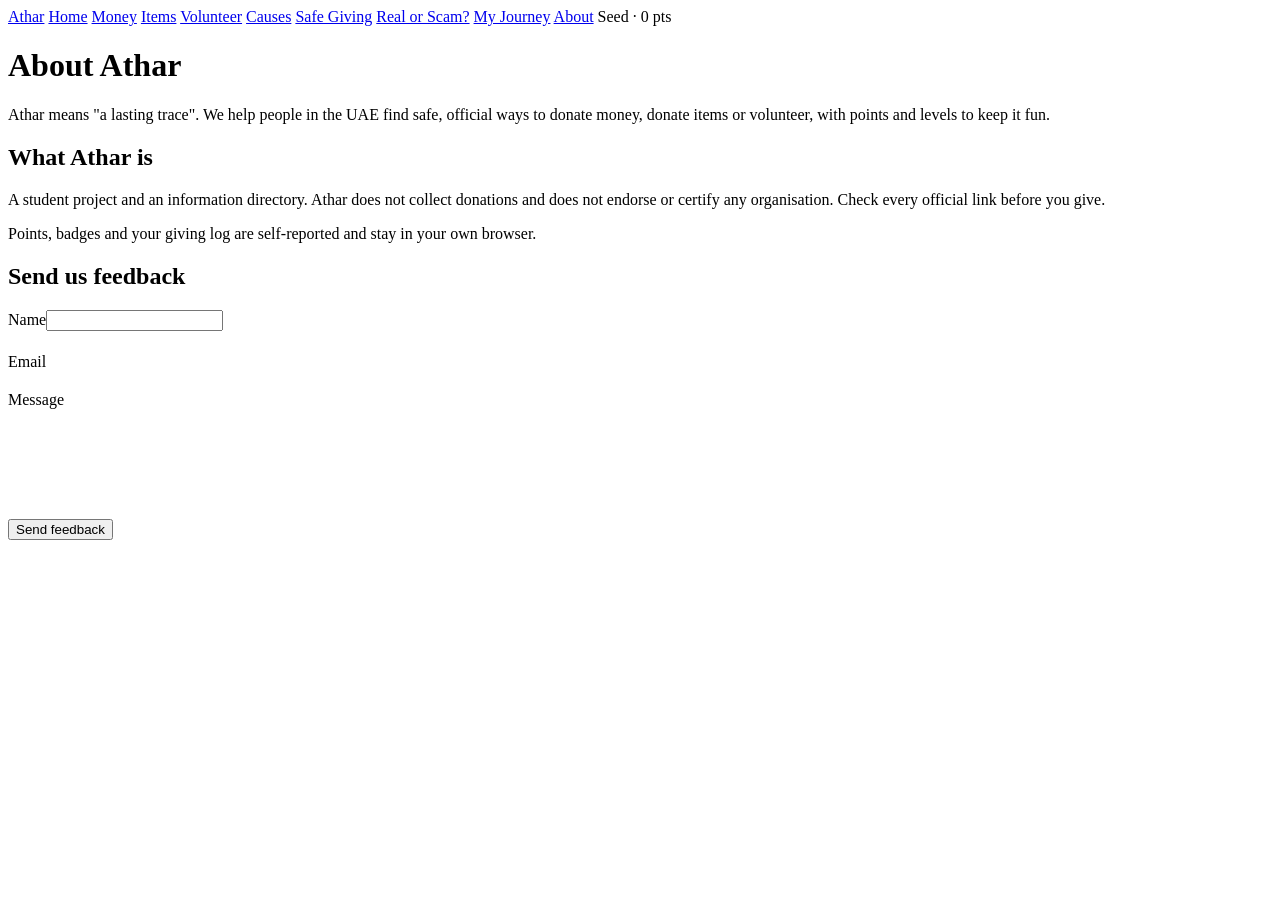
==== about.html @ a87fd0fb "Update stylesheet link in about.html" ====
<!DOCTYPE html>
<html lang="en">
<head>
  <meta charset="UTF-8">
  <meta name="viewport" content="width=device-width, initial-scale=1">
  <title>About | Athar</title>
  <!-- Swap to css/style.css once Member 1 publishes the shared design -->
  <link rel="stylesheet" href="css/index.css">
  <style>
    .badge{color:var(--ink)}
    .badge p{margin:.2rem 0 .5rem;color:var(--muted)}
    a.btn{display:inline-block;text-decoration:none}
    ul.plain{padding-left:1.2rem;margin:.5rem 0 0}
    .picks{display:grid;grid-template-columns:repeat(auto-fill,minmax(170px,1fr));gap:.6rem;margin:.75rem 0 1rem}
    .picks label{display:flex;gap:.5rem;align-items:center;padding:.6rem .8rem;background:#F3F1EA;border:2px solid var(--line);border-radius:12px;cursor:pointer}
    .picks label:has(input:checked){background:var(--mint);border-color:var(--emerald)}
    .picks input{accent-color:var(--emerald)}
    .stack{display:grid;gap:.75rem}
    textarea{font:1rem system-ui,sans-serif;padding:.55rem .6rem;border:1px solid var(--line);border-radius:8px;width:100%}
    input[type=email]{font:1rem system-ui,sans-serif;padding:.55rem .6rem;border:1px solid var(--line);border-radius:8px;background:#fff}
    @media print{.nav,.btn,.note{display:none}}
  </style>
</head>
<body>
  <nav class="nav" aria-label="Main">
    <a class="brand" href="index.html">Athar</a>
    <a class="link" href="index.html">Home</a>
    <a class="link" href="money.html">Money</a>
    <a class="link" href="items.html">Items</a>
    <a class="link" href="volunteer.html">Volunteer</a>
    <a class="link" href="causes.html">Causes</a>
    <a class="link" href="safe-giving.html">Safe Giving</a>
    <a class="link" href="game.html">Real or Scam?</a>
    <a class="link" href="journey.html">My Journey</a>
    <a class="link current" href="about.html">About</a>
    <span class="chip" id="athar-level" aria-label="Your level"></span>
  </nav>

  <main>
    <h1>About Athar</h1>
    <p class="lead">Athar means "a lasting trace". We help people in the UAE find safe, official ways to donate money, donate items or volunteer, with points and levels to keep it fun.</p>

    <section class="card" aria-labelledby="w-h">
      <h2 id="w-h">What Athar is</h2>
      <p>A student project and an information directory. Athar does not collect donations and does not endorse or certify any organisation. Check every official link before you give.</p>
      <p class="note">Points, badges and your giving log are self-reported and stay in your own browser.</p>
    </section>

    <section class="card" aria-labelledby="f-h">
      <h2 id="f-h">Send us feedback</h2>
      <form class="stack" id="fb" novalidate>
        <label class="field">Name<input type="text" id="name" autocomplete="name"></label>
        <label class="field">Email<input type="email" id="email" autocomplete="email"></label>
        <label class="field">Message<textarea id="msg" rows="4"></textarea></label>
        <div><button class="btn" type="submit">Send feedback</button></div>
      </form>
      <p class="error" id="err" role="alert"></p>
      <p class="note" id="thanks" hidden>Thank you! Your feedback was checked. This demo form does not send anything anywhere.</p>
    </section>
  </main>

  <script src="js/athar.js"></script>
<script>
  document.getElementById("fb").addEventListener("submit",function(ev){
    ev.preventDefault();
    var n=document.getElementById("name").value.trim(),
        em=document.getElementById("email").value.trim(),
        m=document.getElementById("msg").value.trim(),
        err=document.getElementById("err"), msg="";
    if(n.length<2) msg="Please enter your name.";
    else if(!/^[^\s@]+@[^\s@]+\.[^\s@]+$/.test(em)) msg="Please enter a valid email address.";
    else if(m.length<10) msg="Please write at least 10 characters in your message.";
    err.textContent=msg;
    if(!msg){this.hidden=true;document.getElementById("thanks").hidden=false;awardOnce("feedback",5);}
  });
</script>
</body>
</html>
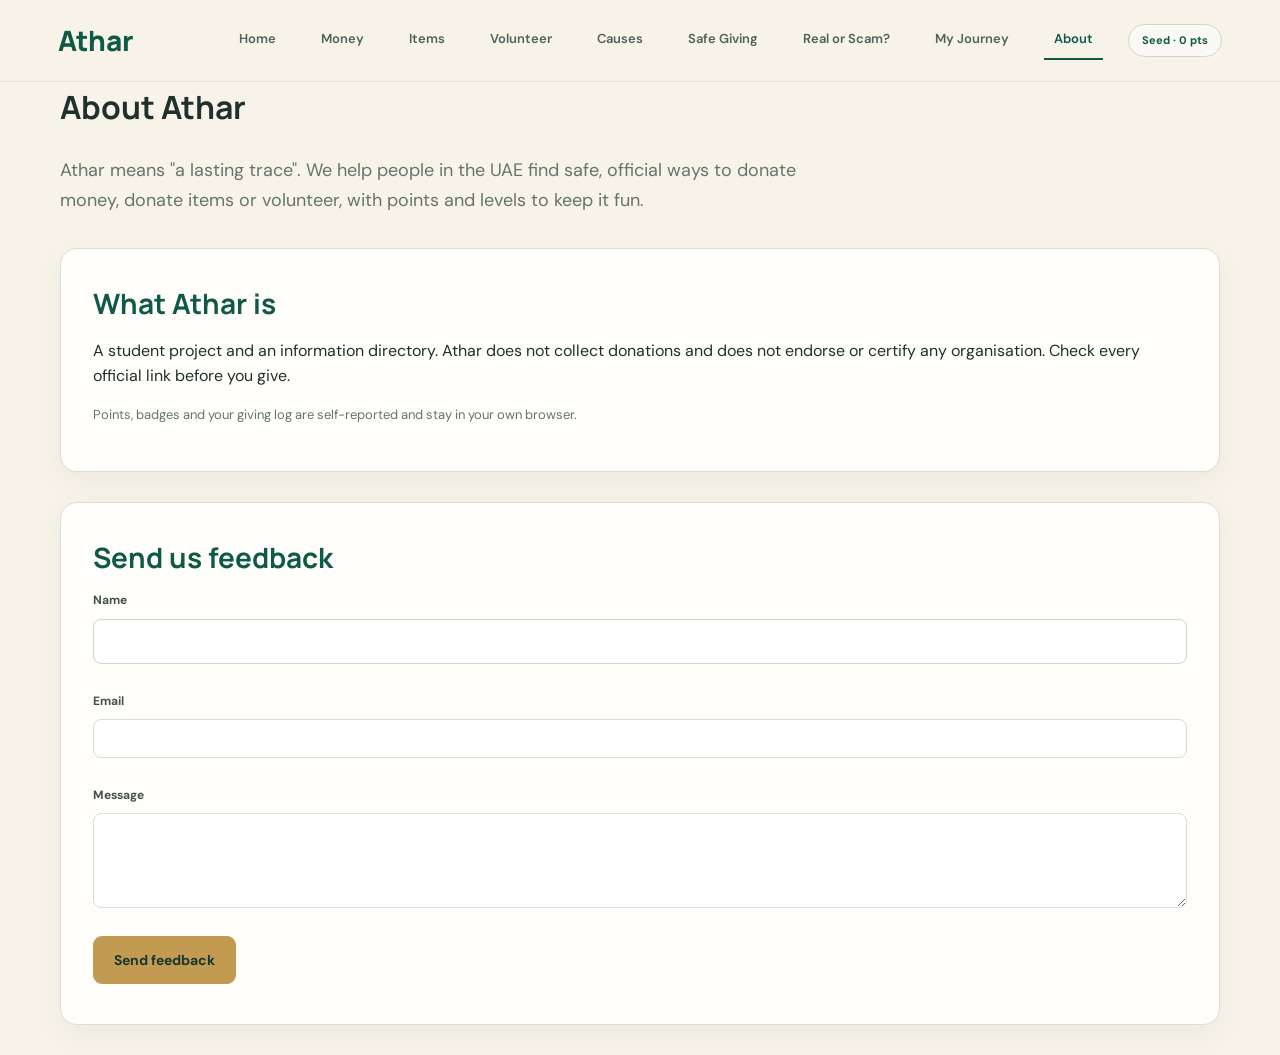
==== commit cd2f59c4: "Update stylesheet link in about.html" ====
--- a/about.html
+++ b/about.html
@@ -5,7 +5,7 @@
   <meta name="viewport" content="width=device-width, initial-scale=1">
   <title>About | Athar</title>
   <!-- Swap to css/style.css once Member 1 publishes the shared design -->
-  <link rel="stylesheet" href="css/index.css">
+  <link rel="stylesheet" href="css/style.css">
   <style>
     .badge{color:var(--ink)}
     .badge p{margin:.2rem 0 .5rem;color:var(--muted)}
--- a/css/style.css
+++ b/css/style.css
@@ -0,0 +1,2607 @@
+@import url('https://fonts.googleapis.com/css2?family=DM+Sans:wght@400;500;600;700&family=Manrope:wght@500;600;700;800&display=swap');
+
+/* ATHAR STYLESHEET
+   Shared design for all ATHAR pages */
+
+
+
+:root {
+    --cream: #f7f3e9;
+    --cream-2: #efe9db;
+    --emerald: #0f5a46;
+    --dark: #083e33;
+    --gold: #c29a52;
+    --charcoal: #20312d;
+    --muted: #66746f;
+    --line: #dcded6;
+    --white: #fffefa;
+    --soft: #dfece5;
+    --success: #287d5b;
+    --error: #b34f48;
+
+    font-family: 'DM Sans', sans-serif;
+    color: var(--charcoal);
+    background: var(--cream);
+    font-synthesis: none;
+}
+
+* {
+    box-sizing: border-box;
+}
+
+html {
+    scroll-behavior: smooth;
+}
+
+body {
+    margin: 0;
+    min-width: 320px;
+    min-height: 100vh;
+    background: var(--cream);
+    color: var(--charcoal);
+    font-family: 'DM Sans', sans-serif;
+    line-height: 1.6;
+}
+
+button,input,select,textarea {
+    font: inherit;
+}
+
+button {
+    color: inherit;
+    cursor: pointer;
+}
+
+img {
+    max-width: 100%;
+}
+
+a {
+    color: var(--emerald);
+}
+
+h1,h2,h3,h4 {
+    margin-top: 0;
+    font-family: 'Manrope', sans-serif;
+}
+
+p {
+    margin-top: 0;
+}
+
+[hidden] {
+    display: none !important;
+}
+
+.app {
+    min-height: 100vh;
+    overflow: hidden;
+}
+
+main {
+    width: min(1160px, 91%);
+    margin: auto;
+}
+
+
+
+
+.site-header {
+    height: 82px;
+    background: rgba(247, 243, 233, 0.94);
+    border-bottom: 1px solid rgba(15, 90, 70, 0.1);
+    position: relative;
+    z-index: 30;
+    backdrop-filter: blur(14px);
+}
+
+.header-inner {
+    height: 100%;
+      max-width: 100%;
+    box-sizing: border-box;
+    padding: 0 4.5%;
+    margin: auto;
+
+    display: flex;
+    align-items: center;
+    gap: 25px;
+}
+
+
+
+
+.logo {
+    display: flex;
+    align-items: center;
+    text-decoration: none;
+    color: var(--emerald);
+    flex-shrink: 0;
+    line-height: 0;
+}
+
+.logo img {
+    width: 190px;
+    height: auto;
+    display: block;
+    object-fit: contain;
+}
+
+.logo-light img {
+    width: 190px;
+}
+
+
+
+.header-inner nav {
+    display: flex;
+    align-items: stretch;
+    align-self: stretch;
+    gap: 2px;
+    margin-left: auto;
+}
+
+.header-inner nav a,
+.header-inner nav button {
+    border: 0;
+    border-bottom: 2px solid transparent;
+    background: transparent;
+    padding: 5px 10px 2px;
+
+    color: #51615c;
+    font-size: 13px;
+    font-weight: 600;
+
+    white-space: nowrap;
+    text-decoration: none;
+
+    display: flex;
+    align-items: center;
+}
+
+.header-inner nav a:hover,
+.header-inner nav a.active,
+.header-inner nav button:hover,
+.header-inner nav button.active {
+    color: var(--emerald);
+    border-bottom-color: var(--emerald);
+}
+
+
+
+.user-nav {
+    display: flex;
+    align-items: center;
+    gap: 12px;
+    margin-left: 5px;
+}
+
+.avatar {
+    width: 39px;
+    height: 39px;
+    border-radius: 50%;
+
+    background: var(--gold);
+    color: white;
+
+    border: 3px solid white;
+    box-shadow: 0 0 0 1px var(--gold);
+
+    font-weight: 700;
+}
+
+.level-pill {
+    min-width: 100px;
+    padding: 6px 10px;
+
+    border: 1px solid #cad7d1;
+    border-radius: 9px;
+
+    display: flex;
+    flex-direction: column;
+
+    background: rgba(255, 255, 255, 0.5);
+}
+
+.level-pill span {
+    color: var(--emerald);
+    font-size: 8px;
+    font-weight: 700;
+    letter-spacing: 0.12em;
+}
+
+.level-pill b {
+    margin-top: 2px;
+    font-size: 10px;
+}
+
+.menu-button {
+    display: none;
+    border: 0;
+    background: transparent;
+}
+
+
+.page-hero {
+    min-height: 440px;
+
+    position: relative;
+    display: flex;
+    align-items: center;
+
+    overflow: hidden;
+
+    background: var(--emerald);
+    color: white;
+}
+
+.page-hero.compact {
+    min-height: 345px;
+}
+
+.hero-content {
+    width: min(1160px, 91%);
+    margin: auto;
+    padding: 72px 0;
+
+    position: relative;
+    z-index: 3;
+}
+
+.hero-content h1 {
+    max-width: 810px;
+    margin: 17px 0 22px;
+
+    font-size: clamp(46px, 6vw, 78px);
+    line-height: 1.02;
+    letter-spacing: -0.052em;
+}
+
+.hero-content > p {
+    max-width: 650px;
+    margin-bottom: 30px;
+
+    color: #d8e7df;
+    font-size: 18px;
+    line-height: 1.65;
+}
+
+.eyebrow {
+    display: flex;
+    align-items: center;
+    gap: 10px;
+
+    color: #e5d4ae;
+
+    font-size: 11px;
+    font-weight: 700;
+    letter-spacing: 0.2em;
+}
+
+.eyebrow span {
+    width: 30px;
+    height: 1px;
+    background: var(--gold);
+}
+
+.hero-orbit {
+    position: absolute;
+
+    border: 1px solid rgba(255, 255, 255, 0.1);
+    border-radius: 50%;
+
+    z-index: 2;
+}
+
+.orbit-one {
+    width: 530px;
+    height: 530px;
+
+    right: -70px;
+    top: -160px;
+}
+
+.orbit-two {
+    width: 380px;
+    height: 380px;
+
+    right: 4%;
+    bottom: -220px;
+}
+
+
+.hero-image {
+    position: absolute;
+
+    top: 0;
+    right: 0;
+
+    width: 56%;
+    height: 100%;
+
+    z-index: 1;
+    overflow: hidden;
+}
+
+.hero-image img {
+    width: 100%;
+    height: 100%;
+
+    display: block;
+
+    object-fit: cover;
+    object-position: center;
+}
+
+.hero-image::before {
+    content: "";
+
+    position: absolute;
+    inset: 0;
+
+    z-index: 1;
+
+    background: linear-gradient(
+        90deg,
+        var(--emerald) 0%,
+        rgba(15, 90, 70, 0.85) 18%,
+        rgba(15, 90, 70, 0.25) 48%,
+        rgba(15, 90, 70, 0) 72%
+    );
+}
+
+.hero-leaf {
+    display: none;
+}
+
+
+
+
+.button-row {
+    display: flex;
+    gap: 12px;
+    flex-wrap: wrap;
+}
+
+.btn {
+    min-height: 48px;
+
+    padding: 0 20px;
+
+    border: 1px solid var(--gold);
+    border-radius: 9px;
+
+    background: var(--gold);
+    color: #19372e;
+
+    display: inline-flex;
+    align-items: center;
+    justify-content: center;
+    gap: 13px;
+
+    font-size: 14px;
+    font-weight: 700;
+
+    text-decoration: none;
+
+    transition: 0.2s ease;
+}
+
+.btn:hover {
+    transform: translateY(-2px);
+    filter: brightness(1.04);
+    box-shadow: 0 8px 20px rgba(0, 0, 0, 0.12);
+}
+
+.btn-secondary {
+    color: white;
+    background: transparent;
+    border-color: rgba(255, 255, 255, 0.35);
+}
+
+.section .btn-secondary,
+.section-title .btn-secondary {
+    color: var(--emerald);
+    border-color: #b7c7c0;
+}
+
+.btn-small,
+.btn.small {
+    min-height: 40px;
+    padding: 0 15px;
+    font-size: 12px;
+}
+
+.btn.outline,
+.outline {
+    background: transparent;
+    border-color: #b7c7c0;
+    color: var(--emerald);
+}
+
+
+
+
+.giving-grid {
+    display: grid;
+    grid-template-columns: repeat(3, 1fr);
+
+    gap: 18px;
+
+    margin-top: -40px;
+
+    position: relative;
+    z-index: 5;
+}
+
+.giving-card {
+    min-height: 285px;
+
+    padding: 31px;
+
+    border: 1px solid #e4e0d7;
+    border-radius: 16px;
+
+    background: var(--white);
+
+    box-shadow: 0 18px 40px rgba(41, 55, 49, 0.09);
+
+    position: relative;
+    overflow: hidden;
+}
+
+.giving-card::after {
+    content: "";
+
+    position: absolute;
+
+    left: 0;
+    right: 0;
+    bottom: 0;
+
+    height: 4px;
+
+    background: var(--emerald);
+
+    transform: scaleX(0);
+    transform-origin: left;
+
+    transition: 0.3s;
+}
+
+.giving-card:hover::after {
+    transform: scaleX(1);
+}
+
+.giving-card .number {
+    position: absolute;
+
+    top: 25px;
+    right: 27px;
+
+    color: #9ca8a3;
+
+    font-family: 'Manrope', sans-serif;
+    font-size: 11px;
+    font-weight: 700;
+
+    letter-spacing: 0.1em;
+}
+
+.round-icon {
+    width: 50px;
+    height: 50px;
+
+    border-radius: 50%;
+
+    display: grid;
+    place-items: center;
+
+    background: var(--soft);
+    color: var(--emerald);
+}
+
+.giving-card h3 {
+    margin: 25px 0 10px;
+
+    color: var(--emerald);
+
+    font-size: 15px;
+    letter-spacing: 0.1em;
+}
+
+.giving-card p {
+    min-height: 50px;
+
+    color: var(--muted);
+    line-height: 1.55;
+}
+
+.giving-card > a,
+.giving-card > button,
+.cause-card > button {
+    display: flex;
+    align-items: center;
+    gap: 9px;
+
+    padding: 5px 0;
+
+    border: 0;
+    background: transparent;
+
+    color: var(--emerald);
+
+    font-size: 13px;
+    font-weight: 700;
+
+    text-decoration: none;
+}
+
+
+
+.section {
+    padding-top: 94px;
+}
+
+.section-title {
+    display: flex;
+    align-items: end;
+    justify-content: space-between;
+
+    gap: 25px;
+    margin-bottom: 31px;
+}
+
+.section-title > div:first-child {
+    max-width: 680px;
+}
+
+.section-title span,
+.tiny-label {
+    display: block;
+
+    margin-bottom: 10px;
+
+    color: var(--gold);
+
+    font-size: 10px;
+    font-weight: 800;
+
+    letter-spacing: 0.2em;
+}
+
+.section-title h2,
+.profile-setup h2,
+.checklist-layout h2,
+.feedback-section h2 {
+    margin-bottom: 10px;
+
+    color: var(--dark);
+
+    font-size: clamp(29px, 3vw, 42px);
+    line-height: 1.12;
+
+    letter-spacing: -0.035em;
+}
+
+.section-title p {
+    margin: 0;
+
+    color: var(--muted);
+    line-height: 1.6;
+}
+
+
+
+.cause-grid {
+    display: grid;
+    grid-template-columns: repeat(5, 1fr);
+    gap: 13px;
+}
+
+.cause-card {
+    min-height: 250px;
+
+    padding: 24px;
+
+    border: 1px solid var(--line);
+    border-radius: 13px;
+
+    background: var(--white);
+
+    display: flex;
+    flex-direction: column;
+
+    transition: 0.25s;
+}
+
+.cause-card:hover {
+    transform: translateY(-4px);
+
+    box-shadow:
+        0 12px 28px rgba(40, 57, 50, 0.08);
+}
+
+.cause-icon {
+    width: 48px;
+    height: 48px;
+
+    margin-bottom: 27px;
+
+    border-radius: 12px;
+
+    display: grid;
+    place-items: center;
+}
+
+.gold {
+    background: #f2e7ce;
+    color: #9a6f27;
+}
+
+.rose {
+    background: #f3ded9;
+    color: #a34f46;
+}
+
+.green {
+    background: #dce8df;
+    color: #276348;
+}
+
+.mint {
+    background: #dcebe7;
+    color: #277264;
+}
+
+.blue {
+    background: #dfe7eb;
+    color: #3f6978;
+}
+
+.cause-card h3 {
+    margin-bottom: 8px;
+
+    color: var(--dark);
+    font-size: 17px;
+}
+
+.cause-card p {
+    flex: 1;
+
+    color: var(--muted);
+
+    font-size: 13px;
+    line-height: 1.5;
+}
+
+
+
+.profile-setup {
+    display: grid;
+    grid-template-columns: 0.95fr 1.25fr;
+
+    overflow: hidden;
+
+    border: 1px solid var(--line);
+    border-radius: 17px;
+
+    background: var(--white);
+}
+
+.profile-copy {
+    padding: 48px;
+    background: var(--soft);
+}
+
+.profile-copy p {
+    color: var(--muted);
+    line-height: 1.65;
+}
+
+.privacy {
+    display: flex;
+    align-items: center;
+    gap: 12px;
+
+    margin-top: 34px;
+
+    color: var(--emerald);
+    font-size: 13px;
+}
+
+.privacy small {
+    color: var(--muted);
+}
+
+.profile-setup form {
+    padding: 40px 46px;
+}
+
+
+label {
+    display: block;
+
+    color: #40514b;
+
+    font-size: 12px;
+    font-weight: 700;
+}
+
+form label {
+    margin-bottom: 16px;
+}
+
+input,
+select,
+textarea {
+    display: block;
+
+    width: 100%;
+
+    margin-top: 8px;
+
+    padding: 12px 13px;
+
+    border: 1px solid #ccd4cf;
+    border-radius: 8px;
+
+    outline: none;
+
+    background: #fff;
+    color: var(--charcoal);
+}
+
+input:focus,
+select:focus,
+textarea:focus {
+    border-color: var(--emerald);
+
+    box-shadow:
+        0 0 0 3px rgba(15, 90, 70, 0.08);
+}
+
+.form-row {
+    display: grid;
+    grid-template-columns: 1fr 1fr;
+    gap: 14px;
+}
+
+.field {
+    display: block;
+}
+
+.error {
+    color: var(--error);
+    font-size: 13px;
+    margin: 8px 0 0;
+}
+
+.note {
+    color: var(--muted);
+    font-size: 13px;
+    line-height: 1.6;
+}
+
+
+.journey-card {
+    min-height: 340px;
+
+    padding: 50px;
+
+    border-radius: 17px;
+
+    background: var(--dark);
+    color: white;
+
+    display: grid;
+    grid-template-columns: 1.2fr 0.8fr;
+
+    gap: 60px;
+
+    align-items: center;
+}
+
+.journey-card h2 {
+    margin: 13px 0;
+
+    font-size: 42px;
+    letter-spacing: -0.04em;
+}
+
+.journey-card p {
+    color: #bdcdc7;
+}
+
+.light {
+    color: #dac697 !important;
+}
+
+.journey-stats {
+    padding-left: 55px;
+
+    border-left: 1px solid rgba(255, 255, 255, 0.16);
+
+    text-align: center;
+}
+
+.level-symbol {
+    width: 76px;
+    height: 76px;
+
+    margin: 0 auto 12px;
+
+    border: 1px solid var(--gold);
+    border-radius: 50%;
+
+    display: grid;
+    place-items: center;
+
+    color: var(--gold);
+}
+
+.journey-stats h3 {
+    margin: 0 0 3px;
+    font-size: 27px;
+}
+
+.progress {
+    height: 7px;
+
+    margin: 15px 0;
+
+    border-radius: 10px;
+
+    overflow: hidden;
+
+    background: #d7ded9;
+}
+
+.progress i {
+    height: 100%;
+
+    display: block;
+
+    border-radius: inherit;
+
+    background: var(--gold);
+
+    transition: width 0.5s ease;
+}
+
+.stat-row {
+    display: flex;
+    justify-content: center;
+    gap: 25px;
+
+    color: #bdcbc6;
+
+    font-size: 10px;
+}
+
+.stat-row b {
+    display: block;
+
+    color: white;
+
+    font-size: 19px;
+}
+
+
+.card {
+    margin: 0 0 30px;
+
+    padding: 32px;
+
+    border: 1px solid var(--line);
+    border-radius: 17px;
+
+    background: var(--white);
+
+    box-shadow:
+        0 10px 30px rgba(35, 50, 44, 0.05);
+}
+
+.card h2 {
+    margin-bottom: 12px;
+
+    color: var(--emerald);
+
+    font-size: 28px;
+}
+
+.card h3 {
+    color: var(--dark);
+}
+
+.lead {
+    max-width: 780px;
+
+    margin-bottom: 32px;
+
+    color: var(--muted);
+
+    font-size: 18px;
+    line-height: 1.7;
+}
+
+
+.nav {
+    min-height: 82px;
+
+    background: var(--cream);
+
+    border-bottom: 1px solid rgba(15, 90, 70, 0.1);
+
+    display: flex;
+    align-items: center;
+
+    gap: clamp(10px, 2vw, 25px);
+
+    padding: 8px 4.5%;
+
+    white-space: nowrap;
+    overflow-x: auto;
+
+    position: relative;
+    z-index: 30;
+}
+
+.nav a {
+    text-decoration: none;
+}
+
+.nav .brand {
+    margin-right: auto;
+
+    color: var(--emerald);
+
+    font-family: 'Manrope', sans-serif;
+    font-size: 28px;
+    font-weight: 800;
+}
+
+.nav .link {
+    padding: 8px 10px;
+
+    border-bottom: 2px solid transparent;
+
+    color: #51615c;
+
+    font-size: 13px;
+    font-weight: 600;
+}
+
+.nav .link:hover,
+.nav .link.current {
+    color: var(--emerald);
+    border-bottom-color: var(--emerald);
+}
+
+.chip {
+    padding: 7px 13px;
+
+    border: 1px solid #cad7d1;
+    border-radius: 20px;
+
+    background: rgba(255, 255, 255, 0.5);
+
+    color: var(--emerald);
+
+    font-size: 11px;
+    font-weight: 700;
+}
+
+
+.badges {
+    list-style: none;
+
+    padding: 0;
+    margin: 0;
+
+    display: grid;
+
+    grid-template-columns:
+        repeat(auto-fit, minmax(230px, 1fr));
+
+    gap: 15px;
+}
+
+.badge {
+    padding: 22px;
+
+    border: 1px solid var(--line);
+    border-radius: 13px;
+
+    background: var(--soft);
+
+    color: var(--charcoal);
+}
+
+.badge strong {
+    color: var(--emerald);
+}
+
+.badge p {
+    margin: 7px 0 12px;
+
+    color: var(--muted);
+
+    font-size: 13px;
+}
+
+.plain {
+    padding-left: 1.2rem;
+}
+
+.plain li {
+    margin-bottom: 9px;
+}
+
+
+
+.picks {
+    display: grid;
+
+    grid-template-columns:
+        repeat(auto-fit, minmax(180px, 1fr));
+
+    gap: 10px;
+
+    margin: 18px 0 22px;
+}
+
+.picks label {
+    display: flex;
+    align-items: center;
+    gap: 9px;
+
+    padding: 12px 14px;
+
+    border: 1px solid var(--line);
+    border-radius: 10px;
+
+    background: var(--cream-2);
+
+    cursor: pointer;
+
+    transition: 0.2s;
+}
+
+.picks label:hover {
+    border-color: var(--emerald);
+}
+
+.picks label:has(input:checked) {
+    background: var(--soft);
+    border-color: var(--emerald);
+}
+
+.picks input {
+    width: auto;
+    margin: 0;
+    accent-color: var(--emerald);
+}
+
+.stack {
+    display: grid;
+    gap: 10px;
+}
+
+
+
+.resource-grid {
+    display: grid;
+
+    grid-template-columns: repeat(3, 1fr);
+
+    gap: 17px;
+}
+
+.resource-card {
+    min-height: 310px;
+
+    padding: 26px;
+
+    border: 1px solid var(--line);
+    border-radius: 13px;
+
+    background: var(--white);
+
+    display: flex;
+    flex-direction: column;
+}
+
+.resource-top {
+    display: flex;
+    justify-content: space-between;
+    align-items: flex-start;
+}
+
+.resource-logo {
+    width: 44px;
+    height: 44px;
+
+    border-radius: 9px;
+
+    display: grid;
+    place-items: center;
+
+    background: var(--soft);
+    color: var(--emerald);
+}
+
+.verified {
+    color: var(--success);
+
+    font-size: 9px;
+    font-weight: 800;
+
+    letter-spacing: 0.07em;
+    text-transform: uppercase;
+}
+
+.category {
+    margin-top: 25px;
+
+    color: var(--gold);
+
+    font-size: 10px;
+    font-weight: 800;
+
+    letter-spacing: 0.15em;
+    text-transform: uppercase;
+}
+
+.resource-card h3 {
+    margin: 7px 0;
+
+    color: var(--dark);
+
+    font-size: 18px;
+}
+
+.resource-card p {
+    flex: 1;
+
+    color: var(--muted);
+
+    font-size: 13px;
+    line-height: 1.55;
+}
+
+.location {
+    margin: 10px 0 18px;
+
+    color: var(--muted);
+
+    font-size: 11px;
+}
+
+.resource-card a {
+    display: flex;
+    justify-content: space-between;
+
+    padding-top: 16px;
+
+    border-top: 1px solid var(--line);
+
+    color: var(--emerald);
+
+    font-size: 12px;
+    font-weight: 700;
+
+    text-decoration: none;
+}
+
+
+
+
+.categories-strip {
+    display: grid;
+
+    grid-template-columns: repeat(4, 1fr);
+
+    gap: 12px;
+
+    padding-top: 35px;
+}
+
+.categories-strip > div {
+    padding: 17px;
+
+    border: 1px solid var(--line);
+    border-radius: 11px;
+
+    background: var(--white);
+
+    display: flex;
+    align-items: center;
+    gap: 14px;
+
+    font-weight: 700;
+}
+
+.categories-strip .round-icon {
+    width: 39px;
+    height: 39px;
+}
+
+
+
+
+.checklist-layout {
+    display: grid;
+
+    grid-template-columns: 0.9fr 1.1fr;
+
+    gap: 60px;
+
+    align-items: start;
+}
+
+.checklist-layout > div:first-child > p {
+    color: var(--muted);
+    line-height: 1.6;
+}
+
+.builder-card {
+    margin-top: 30px;
+
+    padding: 25px;
+
+    border-radius: 12px;
+
+    background: var(--cream-2);
+}
+
+.checklist-card {
+    padding: 31px;
+
+    border: 1px solid var(--line);
+    border-radius: 15px;
+
+    background: var(--white);
+
+    box-shadow:
+        0 15px 40px rgba(35, 50, 44, 0.08);
+}
+
+.checklist-head {
+    display: flex;
+    justify-content: space-between;
+    align-items: center;
+}
+
+.checklist-head span {
+    color: var(--gold);
+
+    font-size: 9px;
+    font-weight: 800;
+
+    letter-spacing: 0.16em;
+}
+
+.checklist-head h3 {
+    margin: 5px 0 0;
+}
+
+.checklist-head > b {
+    color: var(--emerald);
+}
+
+.checks {
+    margin: 24px 0;
+}
+
+.checks label {
+    display: flex;
+    align-items: center;
+    gap: 12px;
+
+    padding: 13px 0;
+
+    border-bottom: 1px solid #ecece7;
+
+    cursor: pointer;
+}
+
+.checks input,
+.challenge-grid input {
+    display: none;
+}
+
+.checks i {
+    width: 22px;
+    height: 22px;
+
+    border: 1px solid #b8c3be;
+    border-radius: 5px;
+
+    display: grid;
+    place-items: center;
+
+    color: transparent;
+}
+
+.checks label.done i {
+    background: var(--emerald);
+    color: white;
+}
+
+.checks label.done span {
+    color: #89938f;
+    text-decoration: line-through;
+}
+
+
+
+
+.notice,
+.warning {
+    margin-top: 25px;
+
+    padding: 16px 18px;
+
+    border-radius: 10px;
+
+    background: #f8f2e5;
+
+    border-left: 3px solid var(--gold);
+}
+
+.notice {
+    border: 1px solid #cadbd2;
+    border-left: 3px solid var(--emerald);
+
+    background: var(--soft);
+
+    color: var(--emerald);
+}
+
+.notice span {
+    display: block;
+    margin-top: 3px;
+
+    color: var(--muted);
+
+    font-size: 13px;
+}
+
+
+
+
+.filter-chips {
+    display: flex;
+    flex-wrap: wrap;
+
+    gap: 9px;
+
+    margin-bottom: 32px;
+}
+
+.filter-chips button {
+    padding: 9px 16px;
+
+    border: 1px solid #cad2ce;
+    border-radius: 30px;
+
+    background: transparent;
+
+    font-size: 12px;
+    font-weight: 700;
+}
+
+.filter-chips button.selected {
+    border-color: var(--emerald);
+
+    background: var(--emerald);
+    color: white;
+}
+
+.select-filters {
+    display: grid;
+
+    grid-template-columns:
+        repeat(2, minmax(200px, 320px));
+
+    gap: 14px;
+
+    margin-bottom: 32px;
+}
+
+
+/*  */
+
+.empty-state {
+    grid-column: 1 / -1;
+
+    padding: 50px;
+
+    border: 1px dashed #b8c3be;
+    border-radius: 12px;
+
+    color: var(--muted);
+
+    text-align: center;
+}
+
+.empty-state h3 {
+    margin: 12px 0 5px;
+
+    color: var(--dark);
+}
+
+
+/* game*/
+
+.game-card {
+    margin-bottom: 30px;
+
+    padding: 35px;
+
+    border: 1px solid var(--line);
+    border-radius: 17px;
+
+    background: var(--white);
+
+    box-shadow:
+        0 10px 30px rgba(35, 50, 44, 0.05);
+}
+
+.game-card .small {
+    color: var(--muted);
+
+    font-size: 12px;
+}
+
+.game-card .kind {
+    margin-top: 20px;
+
+    color: var(--gold);
+
+    font-size: 11px;
+    font-weight: 800;
+
+    letter-spacing: 0.15em;
+    text-transform: uppercase;
+}
+
+.game-card .msg {
+    max-width: 800px;
+
+    padding: 25px;
+
+    border-left: 4px solid var(--emerald);
+
+    background: var(--soft);
+
+    color: var(--dark);
+
+    font-size: 18px;
+    line-height: 1.7;
+}
+
+.answers {
+    display: flex;
+    flex-wrap: wrap;
+    gap: 12px;
+
+    margin-top: 25px;
+}
+
+.feedback {
+    margin-top: 20px;
+
+    padding: 15px;
+
+    border-radius: 9px;
+
+    background: var(--soft);
+}
+
+.feedback.correct {
+    background: #e1f0e7;
+    color: var(--success);
+}
+
+.feedback.wrong {
+    background: #f5e2df;
+    color: var(--error);
+}
+
+
+/* journey page*/
+
+.level-top,
+.level-row {
+    display: flex;
+
+    align-items: flex-end;
+    justify-content: space-between;
+
+    gap: 20px;
+
+    margin: 4px 0 14px;
+}
+
+.level-name {
+    color: var(--emerald);
+
+    font-family: 'Manrope', sans-serif;
+    font-size: 45px;
+    font-weight: 800;
+
+    line-height: 1.05;
+}
+
+.points-total {
+    color: var(--muted);
+    font-size: 18px;
+}
+
+.bar,
+.progress-track {
+    height: 14px;
+
+    border-radius: 30px;
+
+    background: #dfe9e3;
+
+    overflow: hidden;
+}
+
+.bar span,
+.progress-fill {
+    display: block;
+
+    height: 100%;
+    width: 0;
+
+    border-radius: inherit;
+
+    background: var(--emerald);
+
+    transition: width 0.3s ease;
+}
+
+.progress-note {
+    color: var(--muted);
+}
+
+.badge-grid {
+    display: grid;
+
+    grid-template-columns: repeat(3, 1fr);
+
+    gap: 18px;
+}
+
+.badge-card {
+    min-height: 145px;
+
+    padding: 22px;
+
+    border: 2px solid var(--line);
+    border-radius: 16px;
+
+    background: var(--cream-2);
+
+    display: flex;
+    flex-direction: column;
+}
+
+.badge-card.earned {
+    background: var(--soft);
+    border-color: #93bca8;
+}
+
+.badge-card h3 {
+    margin-bottom: 6px;
+
+    color: var(--emerald);
+
+    font-size: 19px;
+}
+
+.badge-card p {
+    color: var(--muted);
+
+    font-size: 13px;
+}
+
+.badge-status {
+    margin-top: auto;
+
+    color: var(--muted);
+
+    font-size: 10px;
+    font-weight: 800;
+
+    letter-spacing: 0.08em;
+    text-transform: uppercase;
+}
+
+
+
+.small-acts > p,
+.activity-section > p {
+    color: var(--muted);
+}
+
+.act-list {
+    display: grid;
+
+    gap: 7px;
+
+    margin: 12px 0 20px;
+}
+
+.act-list label {
+    display: flex;
+    align-items: center;
+
+    gap: 12px;
+
+    font-size: 14px;
+}
+
+.act-list input {
+    width: 20px;
+    height: 20px;
+
+    margin: 0;
+
+    accent-color: var(--emerald);
+}
+
+.activity-empty {
+    padding: 15px;
+
+    border-radius: 12px;
+
+    background: var(--cream-2);
+
+    text-align: center;
+}
+
+.activity-empty h3 {
+    margin-bottom: 3px;
+
+    color: var(--dark);
+}
+
+.activity-empty p {
+    margin: 0;
+
+    color: var(--muted);
+}
+
+.activity-list {
+    list-style: none;
+
+    padding: 0;
+    margin: 0;
+
+    display: grid;
+
+    gap: 10px;
+}
+
+.activity-list li {
+    padding: 12px 16px;
+
+    border-radius: 10px;
+
+    background: var(--cream-2);
+
+    color: var(--muted);
+}
+
+
+/* logs */
+
+.totals {
+    display: grid;
+
+    grid-template-columns: repeat(3, 1fr);
+
+    gap: 12px;
+
+    margin: 20px 0;
+}
+
+.totals > div {
+    padding: 20px;
+
+    border-radius: 12px;
+
+    background: var(--soft);
+
+    color: var(--muted);
+
+    text-align: center;
+}
+
+.totals .num {
+    display: block;
+
+    color: var(--emerald);
+
+    font-family: 'Manrope', sans-serif;
+    font-size: 30px;
+    font-weight: 800;
+}
+
+.log {
+    display: grid;
+
+    grid-template-columns: 1fr 1fr;
+
+    gap: 14px;
+}
+
+.log label:last-of-type {
+    grid-column: 1 / -1;
+}
+
+.log .btn {
+    width: fit-content;
+}
+
+.entries {
+    list-style: none;
+
+    padding: 0;
+    margin: 25px 0 0;
+
+    display: grid;
+
+    gap: 10px;
+}
+
+.entries li {
+    padding: 13px 16px;
+
+    border: 1px solid var(--line);
+    border-radius: 10px;
+
+    background: var(--cream-2);
+}
+
+
+
+.days {
+    list-style: none;
+
+    padding: 0;
+    margin: 20px 0;
+
+    display: grid;
+
+    grid-template-columns: repeat(7, 1fr);
+
+    gap: 8px;
+}
+
+.days li {
+    padding: 13px 5px;
+
+    border: 1px solid var(--line);
+    border-radius: 10px;
+
+    background: var(--cream-2);
+
+    text-align: center;
+
+    font-size: 12px;
+}
+
+.days li.done {
+    border-color: var(--emerald);
+
+    background: var(--soft);
+
+    color: var(--emerald);
+}
+
+.streak {
+    color: var(--gold);
+
+    font-weight: 700;
+}
+
+
+/* cuase discovery */
+
+.cause-discovery {
+    display: grid;
+
+    grid-template-columns: 1fr 1fr;
+
+    gap: 18px;
+}
+
+
+/*footer*/
+
+footer {
+    margin-top: 110px;
+
+    background: #092f28;
+
+    color: white;
+}
+
+.footer-main {
+    width: min(1160px, 91%);
+
+    margin: auto;
+
+    padding: 65px 0 45px;
+
+    display: grid;
+
+    grid-template-columns:
+        1.7fr 0.7fr 0.7fr 1fr;
+
+    gap: 60px;
+}
+
+.footer-main > div:first-child p {
+    max-width: 260px;
+
+    margin-top: 20px;
+
+    color: #a9bbb4;
+
+    font-size: 12px;
+    line-height: 1.6;
+}
+
+.footer-main h4 {
+    color: #d9c397;
+
+    font-size: 11px;
+
+    letter-spacing: 0.13em;
+}
+
+.footer-main a:not(.logo) {
+    display: block;
+
+    padding: 5px 0;
+
+    color: #b5c5bf;
+
+    font-size: 12px;
+
+    text-decoration: none;
+}
+
+.footer-main a:not(.logo):hover {
+    color: white;
+}
+
+.footer-note {
+    padding: 18px;
+
+    border: 1px solid #31534a;
+    border-radius: 10px;
+
+    color: #d7c69f;
+}
+
+.footer-note p {
+    margin: 10px 0 0;
+
+    color: #acbdb7;
+
+    font-size: 11px;
+    line-height: 1.55;
+}
+
+.footer-bottom {
+    width: min(1160px, 91%);
+
+    margin: auto;
+
+    padding: 18px 0;
+
+    border-top: 1px solid #23473e;
+
+    display: flex;
+    justify-content: space-between;
+
+    color: #7f9790;
+
+    font-size: 9px;
+
+    letter-spacing: 0.08em;
+}
+
+
+/*quiz section*/
+
+.quiz-overlay {
+    position: fixed;
+
+    inset: 0;
+
+    z-index: 100;
+
+    padding: 20px;
+
+    background: rgba(4, 31, 25, 0.7);
+
+    display: grid;
+    place-items: center;
+
+    backdrop-filter: blur(4px);
+}
+
+.quiz-modal {
+    width: min(700px, 100%);
+
+    min-height: 560px;
+
+    padding: 42px 52px;
+
+    border-radius: 18px;
+
+    background: var(--cream);
+
+    position: relative;
+
+    box-shadow:
+        0 30px 80px rgba(0, 0, 0, 0.25);
+}
+
+.modal-close {
+    position: absolute;
+
+    top: 17px;
+    right: 17px;
+
+    border: 0;
+
+    background: transparent;
+
+    color: var(--muted);
+}
+
+.quiz-top {
+    display: flex;
+
+    justify-content: space-between;
+    align-items: center;
+}
+
+.quiz-top > span {
+    color: var(--muted);
+
+    font-size: 11px;
+    font-weight: 700;
+}
+
+.quiz-modal > .progress {
+    margin: 27px 0 45px;
+}
+
+.quiz-modal h2 {
+    margin: 8px 0 25px;
+
+    color: var(--dark);
+
+    font-size: 34px;
+    line-height: 1.2;
+}
+
+.quiz-answers {
+    display: grid;
+
+    grid-template-columns: 1fr 1fr;
+
+    gap: 11px;
+}
+
+.quiz-answers button {
+    min-height: 70px;
+
+    padding: 13px;
+
+    border: 1px solid var(--line);
+    border-radius: 10px;
+
+    background: var(--white);
+
+    display: flex;
+    align-items: center;
+
+    gap: 13px;
+
+    text-align: left;
+
+    font-weight: 600;
+}
+
+.quiz-answers button:hover {
+    border-color: var(--emerald);
+
+    transform: translateY(-2px);
+}
+
+.quiz-answers i {
+    width: 30px;
+    height: 30px;
+
+    border-radius: 50%;
+
+    display: grid;
+    place-items: center;
+
+    background: var(--soft);
+
+    color: var(--emerald);
+
+    font-style: normal;
+
+    flex: none;
+}
+
+.quiz-answers .icon {
+    margin-left: auto;
+}
+
+.quiz-result {
+    padding: 25px 0;
+
+    text-align: center;
+}
+
+.result-icon {
+    width: 90px;
+    height: 90px;
+
+    margin: 0 auto 20px;
+
+    border-radius: 50%;
+
+    display: grid;
+    place-items: center;
+
+    background: var(--soft);
+
+    color: var(--emerald);
+}
+
+.quiz-result p {
+    max-width: 510px;
+
+    margin: auto;
+
+    color: var(--muted);
+
+    line-height: 1.65;
+}
+
+.recommendations {
+    display: flex;
+
+    justify-content: center;
+    flex-wrap: wrap;
+
+    gap: 8px;
+
+    margin: 25px 0;
+}
+
+.recommendations b {
+    width: 100%;
+
+    color: var(--gold);
+
+    font-size: 11px;
+}
+
+.recommendations span {
+    padding: 7px 11px;
+
+    border: 1px solid #cbd3cf;
+    border-radius: 20px;
+
+    font-size: 11px;
+}
+
+.quiz-result .button-row {
+    justify-content: center;
+}
+
+
+
+.toast {
+    position: fixed;
+
+    right: 25px;
+    bottom: 25px;
+
+    z-index: 150;
+
+    padding: 14px 18px;
+
+    border-radius: 9px;
+
+    background: var(--dark);
+
+    color: white;
+
+    display: flex;
+    align-items: center;
+
+    gap: 10px;
+
+    font-size: 12px;
+
+    box-shadow:
+        0 12px 35px rgba(0, 0, 0, 0.2);
+
+    animation: slideIn 0.3s;
+}
+
+@keyframes slideIn {
+    from {
+        opacity: 0;
+        transform: translateY(10px);
+    }
+}
+
+
+
+@media (max-width: 1100px) {
+
+    .header-inner {
+        padding: 0 3%;
+    }
+
+    .header-inner nav a,
+    .header-inner nav button {
+        padding-inline: 6px;
+        font-size: 11px;
+    }
+
+    .level-pill {
+        display: none;
+    }
+
+    .cause-grid {
+        grid-template-columns: repeat(3, 1fr);
+    }
+
+    .resource-grid {
+        grid-template-columns: repeat(2, 1fr);
+    }
+
+    .badge-grid {
+        grid-template-columns: 1fr 1fr;
+    }
+}
+
+
+@media (max-width: 900px) {
+
+    .hero-image {
+        width: 100%;
+        height: 55%;
+
+        top: auto;
+        bottom: 0;
+
+        opacity: 0.45;
+    }
+
+    .hero-image::before {
+        background: linear-gradient(
+            180deg,
+            var(--emerald) 0%,
+            rgba(15, 90, 70, 0.55) 50%,
+            rgba(15, 90, 70, 0.15) 100%
+        );
+    }
+
+    .nav {
+        gap: 12px;
+    }
+
+    .nav .link {
+        font-size: 12px;
+    }
+
+    .giving-grid {
+        grid-template-columns: 1fr;
+        margin-top: 20px;
+    }
+
+    .cause-grid {
+        grid-template-columns: 1fr 1fr;
+    }
+
+    .profile-setup {
+        grid-template-columns: 1fr;
+    }
+
+    .journey-card {
+        grid-template-columns: 1fr;
+    }
+
+    .journey-stats {
+        padding: 35px 0 0;
+
+        border-top: 1px solid rgba(255, 255, 255, 0.16);
+        border-left: 0;
+    }
+
+    .footer-main {
+        grid-template-columns:
+            1.5fr 1fr 1fr;
+    }
+
+    .footer-note {
+        grid-column: 1 / -1;
+    }
+
+    .resource-grid {
+        grid-template-columns: 1fr 1fr;
+    }
+
+    .checklist-layout {
+        grid-template-columns: 1fr;
+    }
+
+    .categories-strip {
+        grid-template-columns: 1fr 1fr;
+    }
+
+    .checklist-layout {
+        gap: 30px;
+    }
+}
+
+
+@media (max-width: 820px) {
+
+    .site-header {
+        height: 70px;
+    }
+
+    .header-inner {
+        padding: 0 5%;
+    }
+
+    .menu-button {
+        display: grid;
+        place-items: center;
+
+        margin-left: auto;
+    }
+
+    .user-nav {
+        margin-left: 0;
+    }
+
+    .avatar {
+        width: 34px;
+        height: 34px;
+    }
+
+    .header-inner nav {
+        position: absolute;
+
+        top: 70px;
+        left: 0;
+        right: 0;
+
+        display: none;
+
+        height: auto;
+
+        padding: 12px 5% 20px;
+
+        border-bottom: 1px solid var(--line);
+
+        background: var(--cream);
+
+        box-shadow:
+            0 15px 30px rgba(0, 0, 0, 0.08);
+    }
+
+    .header-inner nav.nav-open {
+        display: grid;
+        grid-template-columns: 1fr 1fr;
+    }
+
+    .header-inner nav a,
+    .header-inner nav button {
+        padding: 13px 7px;
+
+        border-bottom: 1px solid #e5e3dc;
+
+        text-align: left;
+
+        font-size: 13px;
+    }
+
+    .page-hero {
+        min-height: 400px;
+    }
+
+    .hero-content {
+        padding: 60px 0;
+    }
+
+    .hero-content h1 {
+        font-size: 48px;
+    }
+
+    .giving-card {
+        min-height: 230px;
+    }
+
+    .cause-grid {
+        grid-template-columns: 1fr 1fr;
+    }
+
+    .profile-copy,
+    .profile-setup form {
+        padding: 30px;
+    }
+
+    .form-row {
+        grid-template-columns: 1fr;
+    }
+
+    .journey-card {
+        padding: 35px;
+    }
+
+    .footer-main {
+        grid-template-columns: 1.5fr 1fr;
+    }
+
+    .footer-note {
+        grid-column: 1 / -1;
+    }
+
+    .checklist-layout {
+        grid-template-columns: 1fr;
+    }
+
+    .days {
+        grid-template-columns: repeat(4, 1fr);
+    }
+
+    .log {
+        grid-template-columns: 1fr;
+    }
+
+    .log label:last-of-type {
+        grid-column: auto;
+    }
+
+    .totals {
+        grid-template-columns: 1fr 1fr 1fr;
+    }
+}
+
+
+@media (max-width: 560px) {
+
+    .logo img,
+    .logo-light img {
+        width: 155px;
+    }
+
+    .nav {
+        min-height: 70px;
+        padding-inline: 4%;
+    }
+
+    .nav .brand {
+        font-size: 24px;
+    }
+
+    .nav .link {
+        font-size: 11px;
+    }
+
+    .chip {
+        display: none;
+    }
+
+    .page-hero {
+        min-height: 420px;
+    }
+
+    .hero-image {
+        height: 48%;
+    }
+
+    .hero-content h1 {
+        font-size: 41px;
+    }
+
+    .hero-content > p {
+        font-size: 16px;
+    }
+
+    .button-row .btn {
+        width: 100%;
+    }
+
+    main {
+        width: 90%;
+    }
+
+    .section {
+        padding-top: 70px;
+    }
+
+    .section-title {
+        align-items: flex-start;
+        flex-direction: column;
+    }
+
+    .section-title .btn {
+        width: 100%;
+    }
+
+    .giving-card {
+        padding: 25px;
+    }
+
+    .cause-grid {
+        grid-template-columns: 1fr;
+    }
+
+    .cause-card {
+        min-height: 220px;
+    }
+
+    .profile-copy,
+    .profile-setup form {
+        padding: 28px;
+    }
+
+    .journey-card {
+        padding: 30px;
+    }
+
+    .journey-card h2 {
+        font-size: 34px;
+    }
+
+    .footer-main {
+        grid-template-columns: 1fr 1fr;
+        gap: 35px;
+    }
+
+    .footer-main > div:first-child {
+        grid-column: 1 / -1;
+    }
+
+    .footer-bottom {
+        flex-direction: column;
+        gap: 8px;
+    }
+
+    .quiz-modal {
+        min-height: auto;
+        padding: 32px 22px;
+    }
+
+    .quiz-answers {
+        grid-template-columns: 1fr;
+    }
+
+    .quiz-modal h2 {
+        font-size: 28px;
+    }
+
+    .resource-grid {
+        grid-template-columns: 1fr;
+    }
+
+    .categories-strip,
+    .cause-discovery {
+        grid-template-columns: 1fr;
+    }
+
+    .select-filters {
+        grid-template-columns: 1fr;
+    }
+
+    .badge-grid {
+        grid-template-columns: 1fr;
+    }
+
+    .badges {
+        grid-template-columns: 1fr;
+    }
+
+    .card {
+        padding: 24px;
+    }
+
+    .card h2 {
+        font-size: 24px;
+    }
+
+    .lead {
+        font-size: 16px;
+    }
+
+    .days {
+        grid-template-columns: repeat(2, 1fr);
+    }
+
+    .totals {
+        grid-template-columns: 1fr;
+    }
+
+    .picks {
+        grid-template-columns: 1fr;
+    }
+
+    .answers {
+        flex-direction: column;
+    }
+
+    .answers .btn {
+        width: 100%;
+    }
+}
+
+
+/*print*/
+
+@media print {
+
+    .nav,
+    .site-header,
+    .btn,
+    .note {
+        display: none !important;
+    }
+
+    body {
+        background: white;
+    }
+
+    .card {
+        break-inside: avoid;
+        box-shadow: none;
+    }
+}
+
+/* stops the page from becoming wider than the screen */
+html,
+body {
+    max-width: 100%;
+    overflow-x: hidden;
+}
+
+.header-inner {
+    width: 100%;
+    max-width: 100%;
+    overflow: hidden;
+}
+
+.header-inner nav {
+    min-width: 0;
+    max-width: 100%;
+    overflow: hidden;
+}
+.header-inner nav a {
+    flex-shrink: 1;
+}
+.page-hero {
+    max-width: 100%;
+}
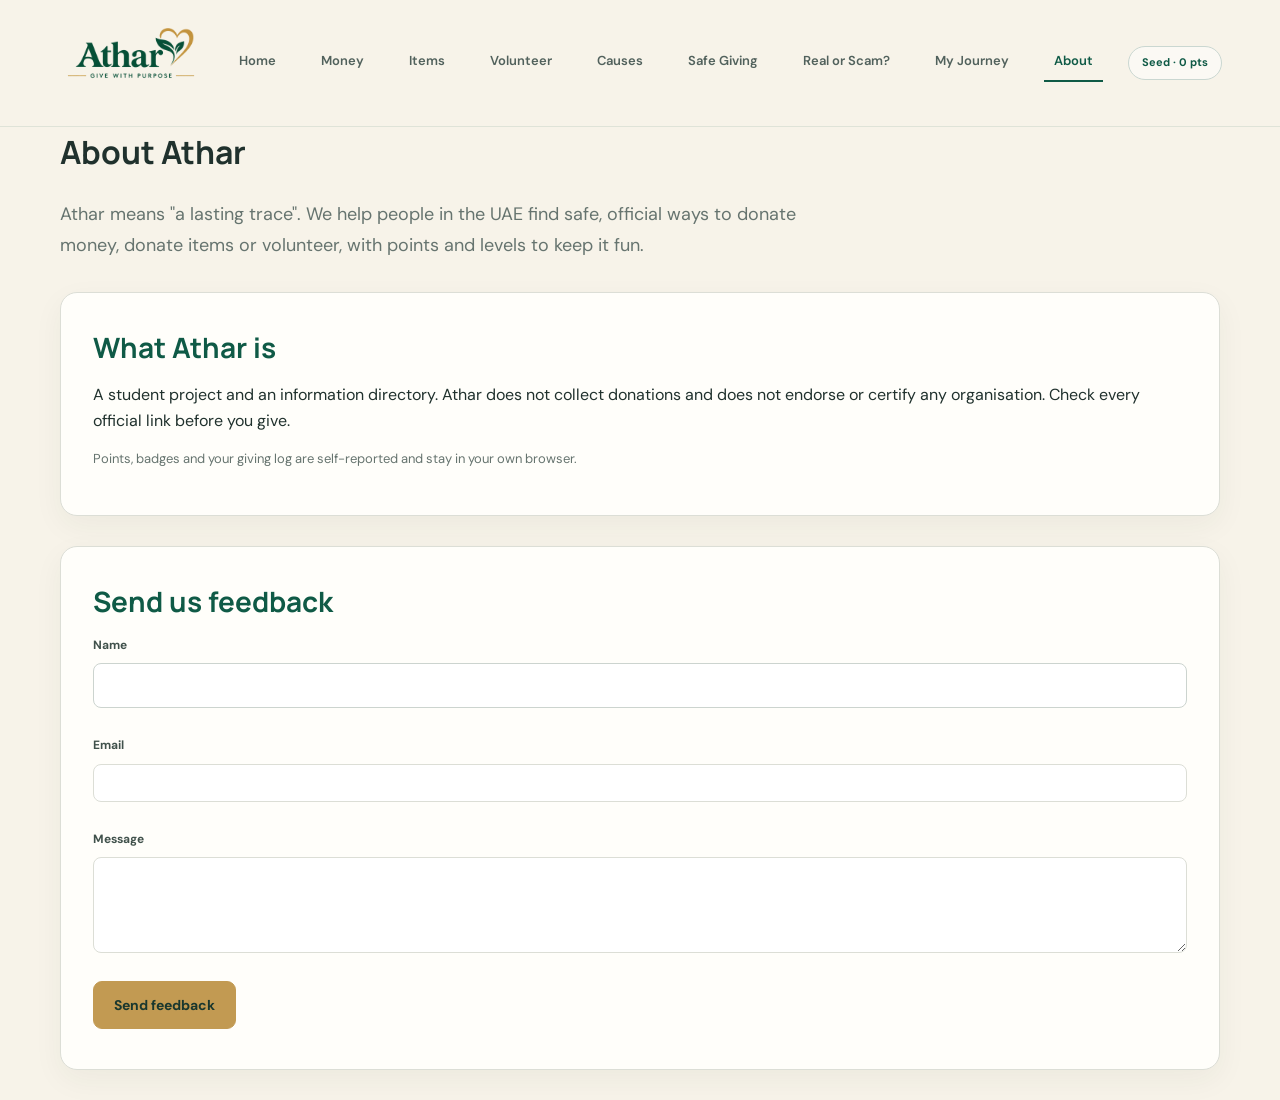
==== commit 2db5a289: "Update about.html" ====
--- a/about.html
+++ b/about.html
@@ -23,7 +23,9 @@
 </head>
 <body>
   <nav class="nav" aria-label="Main">
-    <a class="brand" href="index.html">Athar</a>
+    <a class="brand" href="index.html">
+    <img src="images/logo.png" alt="ATHAR - Give With Purpose">
+</a>
     <a class="link" href="index.html">Home</a>
     <a class="link" href="money.html">Money</a>
     <a class="link" href="items.html">Items</a>
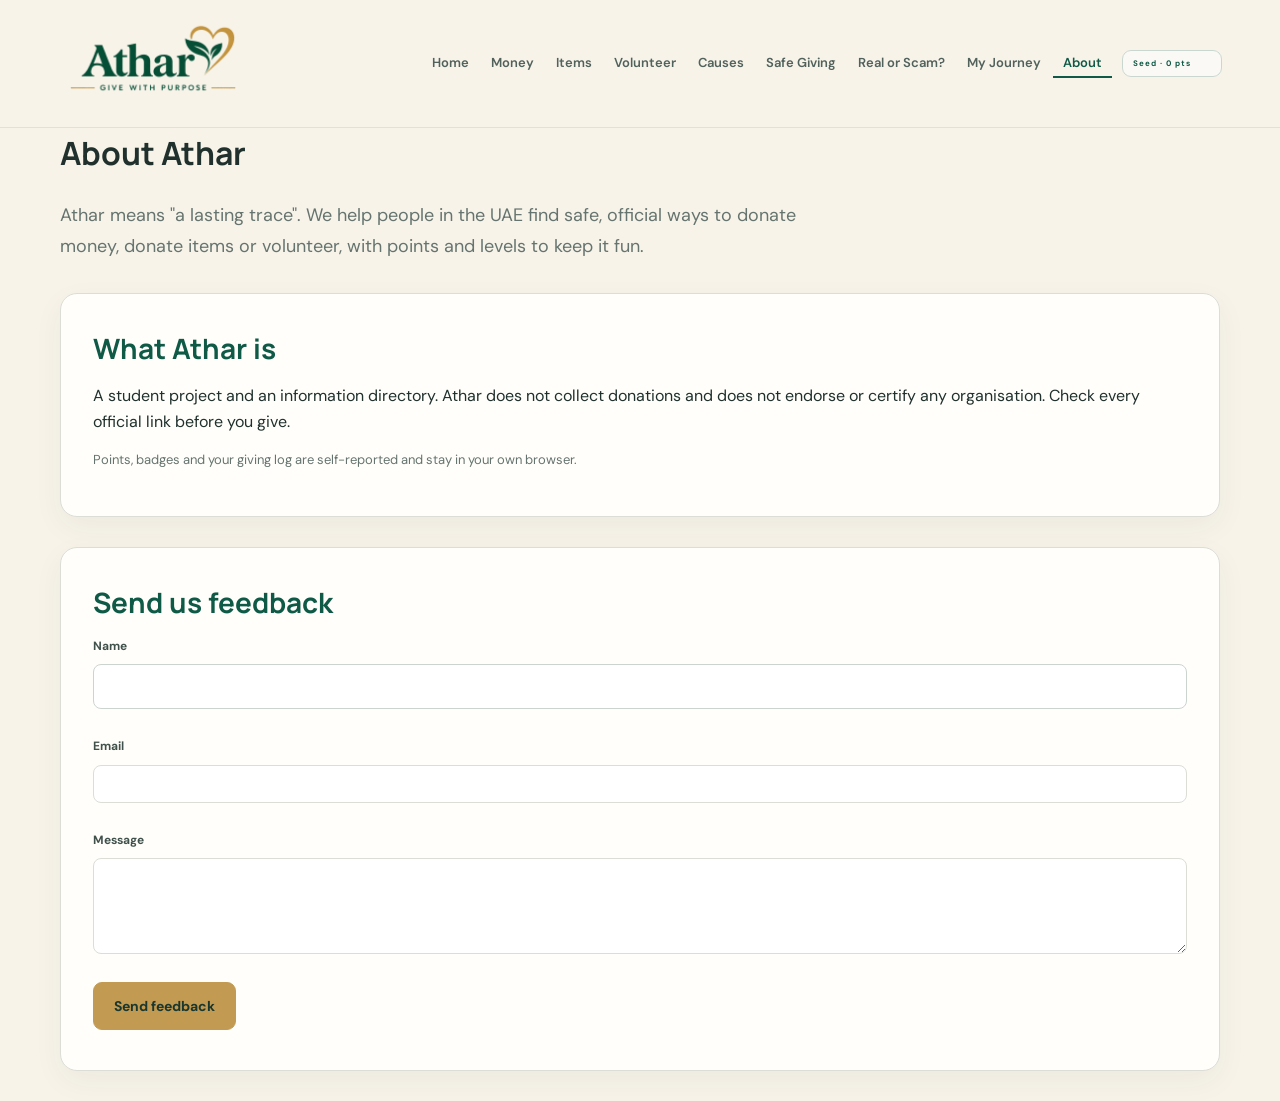
==== commit 85e9419e: "Update about.html" ====
--- a/about.html
+++ b/about.html
@@ -23,9 +23,8 @@
 </head>
 <body>
   <nav class="nav" aria-label="Main">
-    <a class="brand" href="index.html">
-    <img src="images/logo.png" alt="ATHAR - Give With Purpose">
-</a>
+         <a class="brand" href="index.html"> <img src="images/logo.png" alt="ATHAR - Give With Purpose"> </a>
+
     <a class="link" href="index.html">Home</a>
     <a class="link" href="money.html">Money</a>
     <a class="link" href="items.html">Items</a>
--- a/css/style.css
+++ b/css/style.css
@@ -925,25 +925,30 @@
 }
 
 
+/* =========================================================
+   16. shared navigation
+   for the other pages
+   ========================================================= */
+
 .nav {
     min-height: 82px;
 
-    background: var(--cream);
-
+    background: rgba(247, 243, 233, 0.94);
     border-bottom: 1px solid rgba(15, 90, 70, 0.1);
 
     display: flex;
     align-items: center;
 
-    gap: clamp(10px, 2vw, 25px);
-
-    padding: 8px 4.5%;
+    gap: 2px;
+
+    padding: 0 4.5%;
 
     white-space: nowrap;
-    overflow-x: auto;
 
     position: relative;
     z-index: 30;
+
+    backdrop-filter: blur(14px);
 }
 
 .nav a {
@@ -951,17 +956,27 @@
 }
 
 .nav .brand {
+    display: flex;
+    align-items: center;
+
     margin-right: auto;
 
-    color: var(--emerald);
-
-    font-family: 'Manrope', sans-serif;
-    font-size: 28px;
-    font-weight: 800;
+    flex-shrink: 0;
+
+    line-height: 0;
+}
+
+.nav .brand img {
+    width: 190px;
+    height: auto;
+
+    display: block;
+
+    object-fit: contain;
 }
 
 .nav .link {
-    padding: 8px 10px;
+    padding: 5px 10px 2px;
 
     border-bottom: 2px solid transparent;
 
@@ -969,6 +984,11 @@
 
     font-size: 13px;
     font-weight: 600;
+
+    white-space: nowrap;
+
+    display: flex;
+    align-items: center;
 }
 
 .nav .link:hover,
@@ -978,20 +998,24 @@
 }
 
 .chip {
-    padding: 7px 13px;
+    min-width: 100px;
+
+    padding: 6px 10px;
 
     border: 1px solid #cad7d1;
-    border-radius: 20px;
+    border-radius: 9px;
 
     background: rgba(255, 255, 255, 0.5);
 
     color: var(--emerald);
 
-    font-size: 11px;
+    font-size: 8px;
     font-weight: 700;
-}
-
-
+
+    letter-spacing: 0.12em;
+
+    margin-left: 8px;
+}
 .badges {
     list-style: none;
 
@@ -2400,21 +2424,23 @@
     }
 
     .nav {
-        min-height: 70px;
-        padding-inline: 4%;
-    }
-
-    .nav .brand {
-        font-size: 24px;
-    }
-
-    .nav .link {
-        font-size: 11px;
-    }
-
-    .chip {
-        display: none;
-    }
+    min-height: 70px;
+    padding-inline: 4%;
+    gap: 2px;
+}
+
+.nav .brand img {
+    width: 155px;
+}
+
+.nav .link {
+    font-size: 11px;
+    padding-inline: 6px;
+}
+
+.chip {
+    display: none;
+}
 
     .page-hero {
         min-height: 420px;
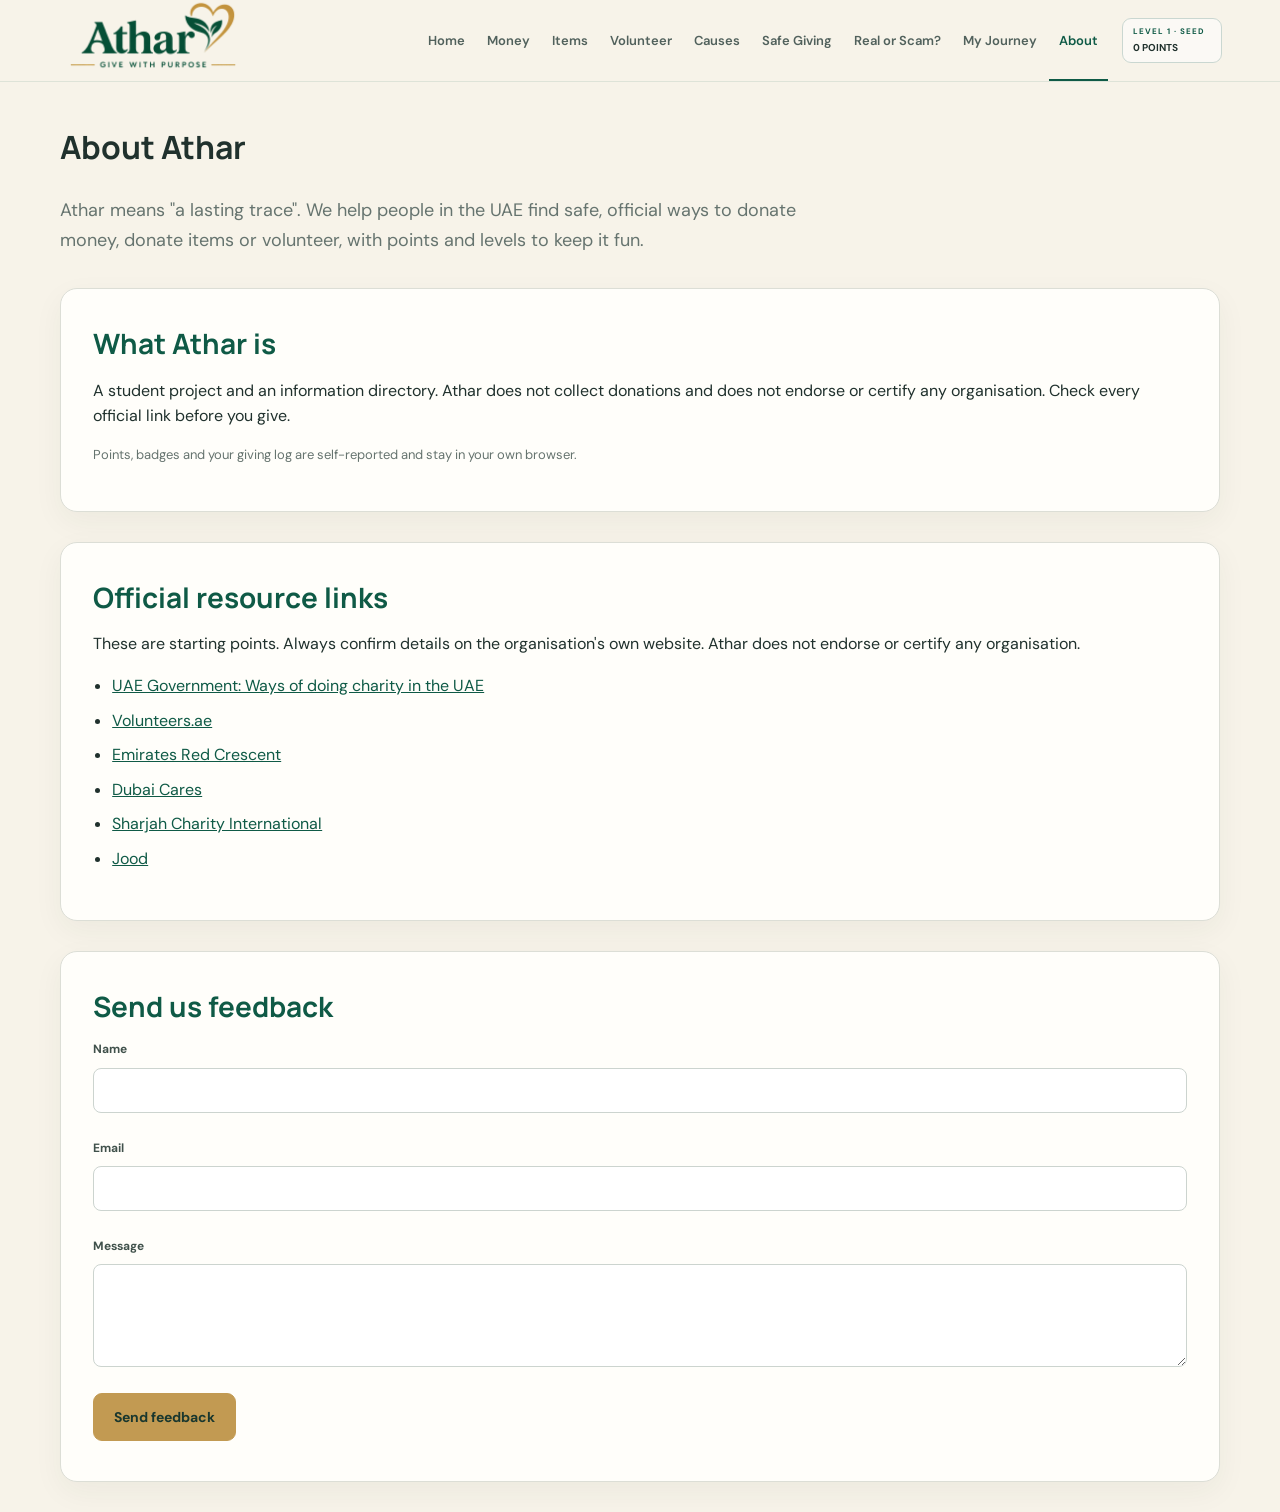
==== commit 6968ff63: "update file" ====
--- a/about.html
+++ b/about.html
@@ -4,22 +4,7 @@
   <meta charset="UTF-8">
   <meta name="viewport" content="width=device-width, initial-scale=1">
   <title>About | Athar</title>
-  <!-- Swap to css/style.css once Member 1 publishes the shared design -->
   <link rel="stylesheet" href="css/style.css">
-  <style>
-    .badge{color:var(--ink)}
-    .badge p{margin:.2rem 0 .5rem;color:var(--muted)}
-    a.btn{display:inline-block;text-decoration:none}
-    ul.plain{padding-left:1.2rem;margin:.5rem 0 0}
-    .picks{display:grid;grid-template-columns:repeat(auto-fill,minmax(170px,1fr));gap:.6rem;margin:.75rem 0 1rem}
-    .picks label{display:flex;gap:.5rem;align-items:center;padding:.6rem .8rem;background:#F3F1EA;border:2px solid var(--line);border-radius:12px;cursor:pointer}
-    .picks label:has(input:checked){background:var(--mint);border-color:var(--emerald)}
-    .picks input{accent-color:var(--emerald)}
-    .stack{display:grid;gap:.75rem}
-    textarea{font:1rem system-ui,sans-serif;padding:.55rem .6rem;border:1px solid var(--line);border-radius:8px;width:100%}
-    input[type=email]{font:1rem system-ui,sans-serif;padding:.55rem .6rem;border:1px solid var(--line);border-radius:8px;background:#fff}
-    @media print{.nav,.btn,.note{display:none}}
-  </style>
 </head>
 <body>
   <nav class="nav" aria-label="Main">
@@ -47,6 +32,19 @@
       <p class="note">Points, badges and your giving log are self-reported and stay in your own browser.</p>
     </section>
 
+    <section class="card" aria-labelledby="r-h">
+      <h2 id="r-h">Official resource links</h2>
+      <p>These are starting points. Always confirm details on the organisation's own website. Athar does not endorse or certify any organisation.</p>
+      <ul class="plain">
+        <li><a href="https://u.ae/en/information-and-services/charity-and-humanitarian-work/ways-of-doing-charity-in-the-uae" target="_blank" rel="noopener">UAE Government: Ways of doing charity in the UAE</a></li>
+        <li><a href="https://www.volunteers.ae/en/" target="_blank" rel="noopener">Volunteers.ae</a></li>
+        <li><a href="https://www.emiratesrc.ae/" target="_blank" rel="noopener">Emirates Red Crescent</a></li>
+        <li><a href="https://www.dubaicares.ae/" target="_blank" rel="noopener">Dubai Cares</a></li>
+        <li><a href="https://www.shjc.sharjah.ae/" target="_blank" rel="noopener">Sharjah Charity International</a></li>
+        <li><a href="https://www.jood.ae/" target="_blank" rel="noopener">Jood</a></li>
+      </ul>
+    </section>
+
     <section class="card" aria-labelledby="f-h">
       <h2 id="f-h">Send us feedback</h2>
       <form class="stack" id="fb" novalidate>
@@ -56,7 +54,7 @@
         <div><button class="btn" type="submit">Send feedback</button></div>
       </form>
       <p class="error" id="err" role="alert"></p>
-      <p class="note" id="thanks" hidden>Thank you! Your feedback was checked. This demo form does not send anything anywhere.</p>
+      <p class="note" id="thanks" hidden>Thank you! Your message looks good. This demo form does not send anything anywhere.</p>
     </section>
   </main>
 
--- a/css/style.css
+++ b/css/style.css
@@ -1,9 +1,9 @@
 @import url('https://fonts.googleapis.com/css2?family=DM+Sans:wght@400;500;600;700&family=Manrope:wght@500;600;700;800&display=swap');
 
-/* ATHAR STYLESHEET
-   Shared design for all ATHAR pages */
-
-
+/*ATHAR — main stylesheet Shared design for all ATHAR pages */
+
+
+/* global design */
 
 :root {
     --cream: #f7f3e9;
@@ -84,7 +84,7 @@
 }
 
 
-
+/*  homepag header*/
 
 .site-header {
     height: 82px;
@@ -108,7 +108,7 @@
 }
 
 
-
+/* logo pic */
 
 .logo {
     display: flex;
@@ -131,6 +131,7 @@
 }
 
 
+/* main navigation*/
 
 .header-inner nav {
     display: flex;
@@ -158,15 +159,13 @@
     align-items: center;
 }
 
-.header-inner nav a:hover,
-.header-inner nav a.active,
-.header-inner nav button:hover,
-.header-inner nav button.active {
+.header-inner nav a:hover,.header-inner nav a.active,.header-inner nav button:hover,.header-inner nav button.active {
     color: var(--emerald);
     border-bottom-color: var(--emerald);
 }
 
 
+/* user area */
 
 .user-nav {
     display: flex;
@@ -221,6 +220,8 @@
 }
 
 
+/*hero section */
+
 .page-hero {
     min-height: 440px;
 
@@ -309,6 +310,8 @@
 }
 
 
+/* hero "donation" image */
+
 .hero-image {
     position: absolute;
 
@@ -342,10 +345,7 @@
 
     background: linear-gradient(
         90deg,
-        var(--emerald) 0%,
-        rgba(15, 90, 70, 0.85) 18%,
-        rgba(15, 90, 70, 0.25) 48%,
-        rgba(15, 90, 70, 0) 72%
+        var(--emerald) 0%, rgba(15, 90, 70, 0.85) 18%, rgba(15, 90, 70, 0.25) 48%,rgba(15, 90, 70, 0) 72%
     );
 }
 
@@ -354,7 +354,7 @@
 }
 
 
-
+/*buttons */
 
 .button-row {
     display: flex;
@@ -398,28 +398,25 @@
     border-color: rgba(255, 255, 255, 0.35);
 }
 
-.section .btn-secondary,
-.section-title .btn-secondary {
+.section .btn-secondary,.section-title .btn-secondary {
     color: var(--emerald);
     border-color: #b7c7c0;
 }
 
-.btn-small,
-.btn.small {
+.btn-small,.btn.small {
     min-height: 40px;
     padding: 0 15px;
     font-size: 12px;
 }
 
-.btn.outline,
-.outline {
+.btn.outline,.outline {
     background: transparent;
     border-color: #b7c7c0;
     color: var(--emerald);
 }
 
 
-
+/* giving cards */
 
 .giving-grid {
     display: grid;
@@ -516,9 +513,7 @@
     line-height: 1.55;
 }
 
-.giving-card > a,
-.giving-card > button,
-.cause-card > button {
+.giving-card > a,.giving-card > button,.cause-card > button {
     display: flex;
     align-items: center;
     gap: 9px;
@@ -537,6 +532,7 @@
 }
 
 
+/* sections */
 
 .section {
     padding-top: 94px;
@@ -555,8 +551,7 @@
     max-width: 680px;
 }
 
-.section-title span,
-.tiny-label {
+.section-title span,.tiny-label {
     display: block;
 
     margin-bottom: 10px;
@@ -569,10 +564,7 @@
     letter-spacing: 0.2em;
 }
 
-.section-title h2,
-.profile-setup h2,
-.checklist-layout h2,
-.feedback-section h2 {
+.section-title h2,.profile-setup h2,.checklist-layout h2,.feedback-section h2 {
     margin-bottom: 10px;
 
     color: var(--dark);
@@ -591,6 +583,7 @@
 }
 
 
+/* causes page*/
 
 .cause-grid {
     display: grid;
@@ -675,6 +668,7 @@
 }
 
 
+/* profile */
 
 .profile-setup {
     display: grid;
@@ -718,6 +712,8 @@
 }
 
 
+/* forms */
+
 label {
     display: block;
 
@@ -731,9 +727,7 @@
     margin-bottom: 16px;
 }
 
-input,
-select,
-textarea {
+input,select,textarea {
     display: block;
 
     width: 100%;
@@ -751,9 +745,7 @@
     color: var(--charcoal);
 }
 
-input:focus,
-select:focus,
-textarea:focus {
+input:focus,select:focus,textarea:focus {
     border-color: var(--emerald);
 
     box-shadow:
@@ -783,6 +775,8 @@
 }
 
 
+/*jouney page */
+
 .journey-card {
     min-height: 340px;
 
@@ -846,25 +840,17 @@
 
 .progress {
     height: 7px;
-
     margin: 15px 0;
-
     border-radius: 10px;
-
     overflow: hidden;
-
     background: #d7ded9;
 }
 
 .progress i {
     height: 100%;
-
     display: block;
-
     border-radius: inherit;
-
     background: var(--gold);
-
     transition: width 0.5s ease;
 }
 
@@ -874,38 +860,32 @@
     gap: 25px;
 
     color: #bdcbc6;
-
     font-size: 10px;
 }
 
 .stat-row b {
     display: block;
-
     color: white;
-
     font-size: 19px;
 }
 
+
+/* shared style for money, items, about and safe giving */
 
 .card {
     margin: 0 0 30px;
-
     padding: 32px;
-
     border: 1px solid var(--line);
     border-radius: 17px;
 
     background: var(--white);
-
     box-shadow:
         0 10px 30px rgba(35, 50, 44, 0.05);
 }
 
 .card h2 {
     margin-bottom: 12px;
-
-    color: var(--emerald);
-
+    color: var(--emerald);
     font-size: 28px;
 }
 
@@ -915,39 +895,28 @@
 
 .lead {
     max-width: 780px;
-
     margin-bottom: 32px;
-
     color: var(--muted);
-
     font-size: 18px;
     line-height: 1.7;
 }
 
 
-/* =========================================================
-   16. shared navigation
-   for the other pages
-   ========================================================= */
+
+
+/* shared navigation for the pages  */
 
 .nav {
     min-height: 82px;
-
     background: rgba(247, 243, 233, 0.94);
     border-bottom: 1px solid rgba(15, 90, 70, 0.1);
-
     display: flex;
     align-items: center;
-
     gap: 2px;
-
     padding: 0 4.5%;
-
     white-space: nowrap;
-
     position: relative;
     z-index: 30;
-
     backdrop-filter: blur(14px);
 }
 
@@ -958,86 +927,69 @@
 .nav .brand {
     display: flex;
     align-items: center;
-
     margin-right: auto;
-
     flex-shrink: 0;
-
     line-height: 0;
 }
 
 .nav .brand img {
     width: 190px;
     height: auto;
-
     display: block;
-
     object-fit: contain;
+}
+
+.nav .brand:not(:has(img)) {
+    color: var(--emerald);
+    font-family: 'Manrope', sans-serif;
+    font-size: 22px;
+    font-weight: 800;
+    line-height: 1;
 }
 
 .nav .link {
     padding: 5px 10px 2px;
-
     border-bottom: 2px solid transparent;
-
     color: #51615c;
-
     font-size: 13px;
     font-weight: 600;
-
     white-space: nowrap;
-
     display: flex;
     align-items: center;
 }
 
-.nav .link:hover,
-.nav .link.current {
+.nav .link:hover,.nav .link.current {
     color: var(--emerald);
     border-bottom-color: var(--emerald);
 }
 
 .chip {
     min-width: 100px;
-
     padding: 6px 10px;
-
     border: 1px solid #cad7d1;
     border-radius: 9px;
-
     background: rgba(255, 255, 255, 0.5);
-
-    color: var(--emerald);
-
+    color: var(--emerald);
     font-size: 8px;
     font-weight: 700;
-
     letter-spacing: 0.12em;
-
     margin-left: 8px;
 }
 .badges {
     list-style: none;
-
     padding: 0;
     margin: 0;
-
-    display: grid;
-
+    display: grid;
     grid-template-columns:
-        repeat(auto-fit, minmax(230px, 1fr));
-
+    repeat(auto-fit, minmax(230px, 1fr));
     gap: 15px;
 }
 
 .badge {
     padding: 22px;
-
     border: 1px solid var(--line);
     border-radius: 13px;
-
     background: var(--soft);
-
     color: var(--charcoal);
 }
 
@@ -1047,9 +999,7 @@
 
 .badge p {
     margin: 7px 0 12px;
-
     color: var(--muted);
-
     font-size: 13px;
 }
 
@@ -1062,15 +1012,11 @@
 }
 
 
-
 .picks {
     display: grid;
-
     grid-template-columns:
-        repeat(auto-fit, minmax(180px, 1fr));
-
+   repeat(auto-fit, minmax(180px, 1fr));
     gap: 10px;
-
     margin: 18px 0 22px;
 }
 
@@ -1078,16 +1024,11 @@
     display: flex;
     align-items: center;
     gap: 9px;
-
     padding: 12px 14px;
-
     border: 1px solid var(--line);
     border-radius: 10px;
-
     background: var(--cream-2);
-
     cursor: pointer;
-
     transition: 0.2s;
 }
 
@@ -1115,7 +1056,6 @@
 
 .resource-grid {
     display: grid;
-
     grid-template-columns: repeat(3, 1fr);
 
     gap: 17px;
@@ -1123,14 +1063,11 @@
 
 .resource-card {
     min-height: 310px;
-
     padding: 26px;
-
     border: 1px solid var(--line);
     border-radius: 13px;
 
     background: var(--white);
-
     display: flex;
     flex-direction: column;
 }
@@ -1146,7 +1083,6 @@
     height: 44px;
 
     border-radius: 9px;
-
     display: grid;
     place-items: center;
 
@@ -1156,7 +1092,6 @@
 
 .verified {
     color: var(--success);
-
     font-size: 9px;
     font-weight: 800;
 
@@ -1166,54 +1101,42 @@
 
 .category {
     margin-top: 25px;
-
     color: var(--gold);
-
     font-size: 10px;
     font-weight: 800;
-
     letter-spacing: 0.15em;
     text-transform: uppercase;
 }
 
 .resource-card h3 {
     margin: 7px 0;
-
     color: var(--dark);
-
     font-size: 18px;
 }
 
 .resource-card p {
     flex: 1;
-
     color: var(--muted);
-
     font-size: 13px;
     line-height: 1.55;
 }
 
 .location {
     margin: 10px 0 18px;
-
     color: var(--muted);
-
     font-size: 11px;
 }
 
 .resource-card a {
     display: flex;
     justify-content: space-between;
-
     padding-top: 16px;
-
     border-top: 1px solid var(--line);
 
     color: var(--emerald);
 
     font-size: 12px;
     font-weight: 700;
-
     text-decoration: none;
 }
 
@@ -1222,22 +1145,17 @@
 
 .categories-strip {
     display: grid;
-
     grid-template-columns: repeat(4, 1fr);
-
     gap: 12px;
-
     padding-top: 35px;
 }
 
 .categories-strip > div {
     padding: 17px;
-
     border: 1px solid var(--line);
     border-radius: 11px;
 
     background: var(--white);
-
     display: flex;
     align-items: center;
     gap: 14px;
@@ -1255,11 +1173,8 @@
 
 .checklist-layout {
     display: grid;
-
     grid-template-columns: 0.9fr 1.1fr;
-
     gap: 60px;
-
     align-items: start;
 }
 
@@ -1270,24 +1185,17 @@
 
 .builder-card {
     margin-top: 30px;
-
     padding: 25px;
-
     border-radius: 12px;
-
     background: var(--cream-2);
 }
 
 .checklist-card {
     padding: 31px;
-
     border: 1px solid var(--line);
     border-radius: 15px;
-
     background: var(--white);
-
-    box-shadow:
-        0 15px 40px rgba(35, 50, 44, 0.08);
+    box-shadow:0 15px 40px rgba(35, 50, 44, 0.08);
 }
 
 .checklist-head {
@@ -1298,10 +1206,8 @@
 
 .checklist-head span {
     color: var(--gold);
-
     font-size: 9px;
     font-weight: 800;
-
     letter-spacing: 0.16em;
 }
 
@@ -1321,29 +1227,22 @@
     display: flex;
     align-items: center;
     gap: 12px;
-
     padding: 13px 0;
-
     border-bottom: 1px solid #ecece7;
-
     cursor: pointer;
 }
 
-.checks input,
-.challenge-grid input {
+.checks input,.challenge-grid input {
     display: none;
 }
 
 .checks i {
     width: 22px;
     height: 22px;
-
     border: 1px solid #b8c3be;
     border-radius: 5px;
-
     display: grid;
     place-items: center;
-
     color: transparent;
 }
 
@@ -1358,18 +1257,11 @@
 }
 
 
-
-
-.notice,
-.warning {
+.notice,.warning {
     margin-top: 25px;
-
     padding: 16px 18px;
-
     border-radius: 10px;
-
     background: #f8f2e5;
-
     border-left: 3px solid var(--gold);
 }
 
@@ -1392,23 +1284,18 @@
 }
 
 
-
-
 .filter-chips {
     display: flex;
     flex-wrap: wrap;
 
     gap: 9px;
-
     margin-bottom: 32px;
 }
 
 .filter-chips button {
     padding: 9px 16px;
-
     border: 1px solid #cad2ce;
     border-radius: 30px;
-
     background: transparent;
 
     font-size: 12px;
@@ -1417,19 +1304,14 @@
 
 .filter-chips button.selected {
     border-color: var(--emerald);
-
     background: var(--emerald);
     color: white;
 }
 
 .select-filters {
     display: grid;
-
-    grid-template-columns:
-        repeat(2, minmax(200px, 320px));
-
+    grid-template-columns:repeat(2, minmax(200px, 320px));
     gap: 14px;
-
     margin-bottom: 32px;
 }
 
@@ -1438,67 +1320,49 @@
 
 .empty-state {
     grid-column: 1 / -1;
-
     padding: 50px;
-
     border: 1px dashed #b8c3be;
     border-radius: 12px;
-
     color: var(--muted);
-
     text-align: center;
 }
 
 .empty-state h3 {
     margin: 12px 0 5px;
-
     color: var(--dark);
 }
 
 
-/* game*/
+/* game page*/
 
 .game-card {
     margin-bottom: 30px;
-
     padding: 35px;
-
     border: 1px solid var(--line);
     border-radius: 17px;
-
     background: var(--white);
-
-    box-shadow:
-        0 10px 30px rgba(35, 50, 44, 0.05);
+    box-shadow:0 10px 30px rgba(35, 50, 44, 0.05);
 }
 
 .game-card .small {
     color: var(--muted);
-
     font-size: 12px;
 }
 
 .game-card .kind {
     margin-top: 20px;
-
     color: var(--gold);
-
     font-size: 11px;
     font-weight: 800;
-
     letter-spacing: 0.15em;
     text-transform: uppercase;
 }
 
 .game-card .msg {
     max-width: 800px;
-
     padding: 25px;
-
     border-left: 4px solid var(--emerald);
-
     background: var(--soft);
-
     color: var(--dark);
 
     font-size: 18px;
@@ -1515,11 +1379,8 @@
 
 .feedback {
     margin-top: 20px;
-
     padding: 15px;
-
     border-radius: 9px;
-
     background: var(--soft);
 }
 
@@ -1536,25 +1397,21 @@
 
 /* journey page*/
 
-.level-top,
-.level-row {
-    display: flex;
-
+.level-top,.level-row {
+    display: flex;
     align-items: flex-end;
     justify-content: space-between;
 
     gap: 20px;
-
     margin: 4px 0 14px;
 }
 
 .level-name {
     color: var(--emerald);
-
+   
     font-family: 'Manrope', sans-serif;
     font-size: 45px;
     font-weight: 800;
-
     line-height: 1.05;
 }
 
@@ -1563,28 +1420,19 @@
     font-size: 18px;
 }
 
-.bar,
-.progress-track {
+.bar,.progress-track {
     height: 14px;
-
     border-radius: 30px;
-
     background: #dfe9e3;
-
     overflow: hidden;
 }
 
-.bar span,
-.progress-fill {
+.bar span,.progress-fill {
     display: block;
-
     height: 100%;
     width: 0;
-
     border-radius: inherit;
-
     background: var(--emerald);
-
     transition: width 0.3s ease;
 }
 
@@ -1594,22 +1442,16 @@
 
 .badge-grid {
     display: grid;
-
     grid-template-columns: repeat(3, 1fr);
-
     gap: 18px;
 }
 
 .badge-card {
     min-height: 145px;
-
     padding: 22px;
-
     border: 2px solid var(--line);
     border-radius: 16px;
-
     background: var(--cream-2);
-
     display: flex;
     flex-direction: column;
 }
@@ -1621,103 +1463,79 @@
 
 .badge-card h3 {
     margin-bottom: 6px;
-
-    color: var(--emerald);
-
+    color: var(--emerald);
     font-size: 19px;
 }
 
 .badge-card p {
     color: var(--muted);
-
     font-size: 13px;
 }
 
 .badge-status {
     margin-top: auto;
-
     color: var(--muted);
-
     font-size: 10px;
     font-weight: 800;
-
     letter-spacing: 0.08em;
     text-transform: uppercase;
 }
 
 
 
-.small-acts > p,
-.activity-section > p {
+.small-acts > p, .activity-section > p {
     color: var(--muted);
 }
 
 .act-list {
     display: grid;
-
     gap: 7px;
-
     margin: 12px 0 20px;
 }
 
 .act-list label {
     display: flex;
     align-items: center;
-
     gap: 12px;
-
     font-size: 14px;
 }
 
 .act-list input {
     width: 20px;
     height: 20px;
-
     margin: 0;
-
     accent-color: var(--emerald);
 }
 
 .activity-empty {
     padding: 15px;
-
     border-radius: 12px;
-
     background: var(--cream-2);
-
     text-align: center;
 }
 
 .activity-empty h3 {
     margin-bottom: 3px;
-
     color: var(--dark);
 }
 
 .activity-empty p {
     margin: 0;
-
     color: var(--muted);
 }
 
 .activity-list {
     list-style: none;
-
     padding: 0;
     margin: 0;
-
-    display: grid;
-
+    display: grid;
     gap: 10px;
 }
 
 .activity-list li {
     padding: 12px 16px;
-
     border-radius: 10px;
-
     background: var(--cream-2);
-
     color: var(--muted);
 }
 
@@ -1726,23 +1544,16 @@
 
 .totals {
     display: grid;
-
     grid-template-columns: repeat(3, 1fr);
-
     gap: 12px;
-
     margin: 20px 0;
 }
 
 .totals > div {
     padding: 20px;
-
     border-radius: 12px;
-
     background: var(--soft);
-
     color: var(--muted);
-
     text-align: center;
 }
 
@@ -1758,9 +1569,7 @@
 
 .log {
     display: grid;
-
     grid-template-columns: 1fr 1fr;
-
     gap: 14px;
 }
 
@@ -1774,21 +1583,16 @@
 
 .entries {
     list-style: none;
-
     padding: 0;
     margin: 25px 0 0;
-
-    display: grid;
-
+    display: grid;
     gap: 10px;
 }
 
 .entries li {
     padding: 13px 16px;
-
     border: 1px solid var(--line);
     border-radius: 10px;
-
     background: var(--cream-2);
 }
 
@@ -1796,41 +1600,30 @@
 
 .days {
     list-style: none;
-
     padding: 0;
     margin: 20px 0;
-
-    display: grid;
-
+    display: grid;
     grid-template-columns: repeat(7, 1fr);
-
     gap: 8px;
 }
 
 .days li {
     padding: 13px 5px;
-
     border: 1px solid var(--line);
     border-radius: 10px;
-
     background: var(--cream-2);
-
     text-align: center;
-
     font-size: 12px;
 }
 
 .days li.done {
     border-color: var(--emerald);
-
     background: var(--soft);
-
     color: var(--emerald);
 }
 
 .streak {
     color: var(--gold);
-
     font-weight: 700;
 }
 
@@ -1839,9 +1632,7 @@
 
 .cause-discovery {
     display: grid;
-
     grid-template-columns: 1fr 1fr;
-
     gap: 18px;
 }
 
@@ -1850,32 +1641,22 @@
 
 footer {
     margin-top: 110px;
-
     background: #092f28;
-
     color: white;
 }
 
 .footer-main {
     width: min(1160px, 91%);
-
     margin: auto;
-
     padding: 65px 0 45px;
-
-    display: grid;
-
-    grid-template-columns:
-        1.7fr 0.7fr 0.7fr 1fr;
-
+    display: grid;
+    grid-template-columns: 1.7fr 0.7fr 0.7fr 1fr;
     gap: 60px;
 }
 
 .footer-main > div:first-child p {
     max-width: 260px;
-
     margin-top: 20px;
-
     color: #a9bbb4;
 
     font-size: 12px;
@@ -1884,21 +1665,15 @@
 
 .footer-main h4 {
     color: #d9c397;
-
     font-size: 11px;
-
     letter-spacing: 0.13em;
 }
 
 .footer-main a:not(.logo) {
     display: block;
-
     padding: 5px 0;
-
     color: #b5c5bf;
-
     font-size: 12px;
-
     text-decoration: none;
 }
 
@@ -1908,36 +1683,26 @@
 
 .footer-note {
     padding: 18px;
-
     border: 1px solid #31534a;
     border-radius: 10px;
-
     color: #d7c69f;
 }
 
 .footer-note p {
     margin: 10px 0 0;
-
     color: #acbdb7;
-
     font-size: 11px;
     line-height: 1.55;
 }
 
 .footer-bottom {
     width: min(1160px, 91%);
-
     margin: auto;
-
     padding: 18px 0;
-
     border-top: 1px solid #23473e;
-
     display: flex;
     justify-content: space-between;
-
     color: #7f9790;
-
     font-size: 9px;
 
     letter-spacing: 0.08em;
@@ -1948,30 +1713,21 @@
 
 .quiz-overlay {
     position: fixed;
-
     inset: 0;
-
     z-index: 100;
-
     padding: 20px;
 
     background: rgba(4, 31, 25, 0.7);
-
     display: grid;
     place-items: center;
-
     backdrop-filter: blur(4px);
 }
 
 .quiz-modal {
     width: min(700px, 100%);
-
     min-height: 560px;
-
     padding: 42px 52px;
-
     border-radius: 18px;
-
     background: var(--cream);
 
     position: relative;
@@ -1982,14 +1738,10 @@
 
 .modal-close {
     position: absolute;
-
     top: 17px;
     right: 17px;
-
     border: 0;
-
     background: transparent;
-
     color: var(--muted);
 }
 
@@ -2002,7 +1754,6 @@
 
 .quiz-top > span {
     color: var(--muted);
-
     font-size: 11px;
     font-weight: 700;
 }
@@ -2015,60 +1766,46 @@
     margin: 8px 0 25px;
 
     color: var(--dark);
-
     font-size: 34px;
     line-height: 1.2;
 }
 
 .quiz-answers {
     display: grid;
-
     grid-template-columns: 1fr 1fr;
-
     gap: 11px;
 }
 
 .quiz-answers button {
     min-height: 70px;
-
     padding: 13px;
-
     border: 1px solid var(--line);
     border-radius: 10px;
 
     background: var(--white);
-
     display: flex;
     align-items: center;
-
     gap: 13px;
 
     text-align: left;
-
     font-weight: 600;
 }
 
 .quiz-answers button:hover {
     border-color: var(--emerald);
-
     transform: translateY(-2px);
 }
 
 .quiz-answers i {
     width: 30px;
     height: 30px;
-
     border-radius: 50%;
-
-    display: grid;
+   
+   display: grid;
     place-items: center;
-
     background: var(--soft);
-
-    color: var(--emerald);
-
+    color: var(--emerald);
     font-style: normal;
-
     flex: none;
 }
 
@@ -2078,33 +1815,24 @@
 
 .quiz-result {
     padding: 25px 0;
-
     text-align: center;
 }
 
 .result-icon {
     width: 90px;
     height: 90px;
-
     margin: 0 auto 20px;
-
     border-radius: 50%;
-
     display: grid;
     place-items: center;
-
     background: var(--soft);
-
     color: var(--emerald);
 }
 
 .quiz-result p {
     max-width: 510px;
-
     margin: auto;
-
     color: var(--muted);
-
     line-height: 1.65;
 }
 
@@ -2121,15 +1849,12 @@
 
 .recommendations b {
     width: 100%;
-
     color: var(--gold);
-
     font-size: 11px;
 }
 
 .recommendations span {
     padding: 7px 11px;
-
     border: 1px solid #cbd3cf;
     border-radius: 20px;
 
@@ -2141,33 +1866,23 @@
 }
 
 
-
 .toast {
     position: fixed;
 
     right: 25px;
     bottom: 25px;
-
     z-index: 150;
-
     padding: 14px 18px;
-
     border-radius: 9px;
 
     background: var(--dark);
-
     color: white;
-
     display: flex;
     align-items: center;
-
     gap: 10px;
-
     font-size: 12px;
 
-    box-shadow:
-        0 12px 35px rgba(0, 0, 0, 0.2);
-
+    box-shadow:0 12px 35px rgba(0, 0, 0, 0.2);
     animation: slideIn 0.3s;
 }
 
@@ -2178,7 +1893,7 @@
     }
 }
 
-
+/*phone layout*/
 
 @media (max-width: 1100px) {
 
@@ -2186,8 +1901,7 @@
         padding: 0 3%;
     }
 
-    .header-inner nav a,
-    .header-inner nav button {
+    .header-inner nav a, .header-inner nav button {
         padding-inline: 6px;
         font-size: 11px;
     }
@@ -2215,7 +1929,6 @@
     .hero-image {
         width: 100%;
         height: 55%;
-
         top: auto;
         bottom: 0;
 
@@ -2223,12 +1936,7 @@
     }
 
     .hero-image::before {
-        background: linear-gradient(
-            180deg,
-            var(--emerald) 0%,
-            rgba(15, 90, 70, 0.55) 50%,
-            rgba(15, 90, 70, 0.15) 100%
-        );
+        background: linear-gradient( 180deg, var(--emerald) 0%, rgba(15, 90, 70, 0.55) 50%, rgba(15, 90, 70, 0.15) 100% );
     }
 
     .nav {
@@ -2326,15 +2034,11 @@
         display: none;
 
         height: auto;
-
         padding: 12px 5% 20px;
-
         border-bottom: 1px solid var(--line);
 
         background: var(--cream);
-
-        box-shadow:
-            0 15px 30px rgba(0, 0, 0, 0.08);
+        box-shadow:0 15px 30px rgba(0, 0, 0, 0.08);
     }
 
     .header-inner nav.nav-open {
@@ -2342,14 +2046,10 @@
         grid-template-columns: 1fr 1fr;
     }
 
-    .header-inner nav a,
-    .header-inner nav button {
+    .header-inner nav a,.header-inner nav button {
         padding: 13px 7px;
-
         border-bottom: 1px solid #e5e3dc;
-
         text-align: left;
-
         font-size: 13px;
     }
 
@@ -2373,8 +2073,7 @@
         grid-template-columns: 1fr 1fr;
     }
 
-    .profile-copy,
-    .profile-setup form {
+    .profile-copy,.profile-setup form {
         padding: 30px;
     }
 
@@ -2418,8 +2117,7 @@
 
 @media (max-width: 560px) {
 
-    .logo img,
-    .logo-light img {
+    .logo img, .logo-light img {
         width: 155px;
     }
 
@@ -2590,10 +2288,7 @@
 
 @media print {
 
-    .nav,
-    .site-header,
-    .btn,
-    .note {
+    .nav,.site-header, .btn, .note {
         display: none !important;
     }
 
@@ -2631,3 +2326,557 @@
 .page-hero {
     max-width: 100%;
 }
+
+/* voulnteer page */
+
+#volunteer-filters {
+    margin: 28px 0 45px;
+    padding: 28px;
+    border: 1px solid var(--line);
+    border-radius: 17px;
+    background: var(--white);
+
+    display: grid;
+    grid-template-columns: 1fr 1fr auto;
+    gap: 18px;
+    align-items: end;
+
+    box-shadow: 0 10px 30px rgba(35, 50, 44, 0.05);
+}
+
+#volunteer-filters label {
+    margin-bottom: 0;
+}
+
+#volunteer-filters select {
+    margin-top: 8px;
+    height: 46px;
+}
+
+#volunteer-filters button {
+    height: 46px;
+    padding: 0 18px;
+    border: 1px solid #b7c7c0;
+    border-radius: 9px;
+    background: transparent;
+    color: var(--emerald);
+    font-size: 13px;
+    font-weight: 700;
+}
+
+#volunteer-filters button:hover {
+    background: var(--soft);
+    border-color: var(--emerald);
+}
+
+
+/* volunteer page heading */
+
+#finder-title,
+#resources-title {
+    color: var(--dark);
+}
+
+#finder-title {
+    margin-bottom: 10px;
+}
+
+#resources-title {
+    margin-top: 0;
+    margin-bottom: 10px;
+}
+
+
+/* result counter */
+
+#result-count {
+    margin: 25px 0 18px;
+
+    color: var(--emerald);
+
+    font-size: 12px;
+    font-weight: 700;
+
+    letter-spacing: 0.08em;
+    text-transform: uppercase;
+}
+
+
+/* resource cards */
+
+#volunteer-resources {
+    display: grid;
+    grid-template-columns: repeat(3, 1fr);
+    gap: 18px;
+    margin-bottom: 70px;
+}
+
+#volunteer-resources article {
+    min-height: 235px;
+    padding: 26px;
+    border: 1px solid var(--line);
+    border-radius: 16px;
+    background: var(--white);
+    display: flex;
+    flex-direction: column;
+    box-shadow: 0 10px 30px rgba(35, 50, 44, 0.05);
+
+    transition:
+        transform 0.2s ease,
+        box-shadow 0.2s ease,
+        border-color 0.2s ease;
+}
+
+#volunteer-resources article:hover {
+    transform: translateY(-4px);
+    border-color: #c6d5ce;
+    box-shadow: 0 16px 35px rgba(35, 50, 44, 0.09);
+}
+
+
+/* card title */
+
+#volunteer-resources article h3 {
+    margin: 0 0 12px;
+    color: var(--emerald);
+    font-family: 'Manrope', sans-serif;
+    font-size: 19px;
+    line-height: 1.25;
+}
+
+
+/* card paragraphs */
+
+#volunteer-resources article p {
+    margin-bottom: 9px;
+    color: var(--muted);
+    font-size: 13px;
+    line-height: 1.6;
+}
+
+
+/* first paragraph = location */
+
+#volunteer-resources article p:first-of-type {
+    color: #8a6b35;
+    font-size: 11px;
+    font-weight: 700;
+    letter-spacing: 0.08em;
+    text-transform: uppercase;
+}
+
+
+/* links */
+
+#volunteer-resources article a {
+    margin-top: auto;
+    padding-top: 18px;
+    color: var(--emerald);
+    font-size: 13px;
+    font-weight: 700;
+    text-decoration: none;
+}
+
+#volunteer-resources article a::after {
+    content: "  →";
+
+    transition: margin-left 0.2s ease;
+}
+
+#volunteer-resources article a:hover {
+    text-decoration: none;
+}
+
+#volunteer-resources article a:hover::after {
+    margin-left: 5px;
+}
+
+
+/* no results */
+
+#empty-results {
+    margin: 20px 0 60px;
+    padding: 25px;
+    border: 1px dashed #c8d2cd;
+    border-radius: 12px;
+
+    background: #f1f3ee;
+    color: var(--muted);
+    text-align: center;
+}
+
+
+/* footer */
+
+body > footer {
+    margin-top: 70px;
+    padding: 30px 4.5%;
+    border-top: 1px solid rgba(15, 90, 70, 0.1);
+    background: var(--dark);
+    color: #bdcdc7;
+    text-align: center;
+}
+
+body > footer p {
+    margin: 0;
+    font-size: 12px;
+}
+
+
+/* volunteer mobile */
+
+@media (max-width: 900px) {
+
+    #volunteer-filters {
+        grid-template-columns: 1fr 1fr;
+    }
+
+    #volunteer-filters button {
+        width: 100%;
+    }
+
+    #volunteer-resources {
+        grid-template-columns: repeat(2, 1fr);
+    }
+}
+
+
+@media (max-width: 600px) {
+
+    #volunteer-filters {
+        grid-template-columns: 1fr;
+
+        padding: 20px;
+    }
+
+    #volunteer-resources {
+        grid-template-columns: 1fr;
+    }
+
+    #volunteer-resources article {
+        min-height: 210px;
+    }
+}
+
+/*causes page */
+
+#cause-filters {
+    margin: 28px 0 35px;
+    padding: 22px;
+    border: 1px solid var(--line);
+    border-radius: 17px;
+    background: var(--white);
+    display: flex;
+    flex-wrap: wrap;
+    gap: 10px;
+
+    box-shadow: 0 10px 30px rgba(35, 50, 44, 0.05);
+}
+
+
+/* filter buttons */
+
+#cause-filters button {
+    min-height: 42px;
+    padding: 0 17px;
+    border: 1px solid #c8d3ce;
+    border-radius: 9px;
+
+    background: #f5f3ec;
+    color: #51615c;
+    font-size: 12px;
+    font-weight: 700;
+
+    cursor: pointer;
+    transition:
+        background 0.2s ease,
+        color 0.2s ease,
+        border-color 0.2s ease,
+        transform 0.2s ease;
+}
+
+#cause-filters button:hover {
+    border-color: var(--emerald);
+    color: var(--emerald);
+    transform: translateY(-1px);
+}
+
+
+/* selected filter */
+
+#cause-filters button[aria-pressed="true"] {
+    background: var(--emerald);
+    border-color: var(--emerald);
+    color: white;
+}
+
+
+/* result counter */
+
+#cause-count {
+    margin: 0 0 20px;
+    color: var(--emerald);
+    font-size: 12px;
+    font-weight: 700;
+    letter-spacing: 0.08em;
+    text-transform: uppercase;
+}
+
+
+/* cause cards grid */
+
+#cause-cards {
+    display: grid;
+    grid-template-columns: repeat(3, 1fr);
+    gap: 18px;
+    margin-bottom: 70px;
+}
+
+
+/* individual cards */
+
+#cause-cards article {
+    min-height: 260px;
+    padding: 27px;
+    border: 1px solid var(--line);
+    border-radius: 16px;
+    background: var(--white);
+    display: flex;
+    flex-direction: column;
+
+    box-shadow: 0 10px 30px rgba(35, 50, 44, 0.05);
+    position: relative;
+    overflow: hidden;
+    transition:
+        transform 0.2s ease,
+        box-shadow 0.2s ease,
+        border-color 0.2s ease;
+}
+
+
+/* little green line at bottom */
+
+#cause-cards article::after {
+    content: "";
+    position: absolute;
+    left: 0;
+    right: 0;
+    bottom: 0;
+    height: 4px;
+    background: var(--emerald);
+   
+    transform: scaleX(0);
+    transform-origin: left;
+    transition: transform 0.25s ease;
+}
+
+#cause-cards article:hover {
+    transform: translateY(-4px);
+    border-color: #c7d5cf;
+    box-shadow: 0 16px 35px rgba(35, 50, 44, 0.09);
+}
+
+#cause-cards article:hover::after {
+    transform: scaleX(1);
+}
+
+
+/* card title */
+
+#cause-cards article h3 {
+    margin: 0 0 11px;
+    color: var(--emerald);
+    font-family: 'Manrope', sans-serif;
+    font-size: 19px;
+    line-height: 1.3;
+}
+
+
+/* card description */
+
+#cause-cards article > p {
+    margin-bottom: 20px;
+    color: var(--muted);
+    font-size: 13px;
+    line-height: 1.6;
+}
+
+
+/* expandable section */
+
+#cause-cards details {
+    margin-top: auto;
+    padding-top: 16px;
+    border-top: 1px solid #e5e6e1;
+}
+
+
+/* details button */
+
+#cause-cards summary {
+    color: var(--emerald);
+    font-size: 12px;
+    font-weight: 700;
+    cursor: pointer;
+    list-style: none;
+}
+
+#cause-cards summary::-webkit-details-marker {
+    display: none;
+}
+
+#cause-cards summary::after {
+    content: " +";
+    font-size: 15px;
+    float: right;
+}
+
+#cause-cards details[open] summary::after {
+    content: " −";
+}
+
+
+/* expanded text */
+
+#cause-cards details p {
+    margin: 15px 0;
+    color: var(--muted);
+    font-size: 12px;
+    line-height: 1.6;
+}
+
+
+/* resource links */
+
+#cause-cards details a {
+    display: inline-flex;
+    align-items: center;
+    margin-top: 3px;
+    color: var(--emerald);
+    font-size: 12px;
+    font-weight: 700;
+    text-decoration: none;
+}
+
+#cause-cards details a::after {
+    content: "  →";
+
+    transition: margin-left 0.2s ease;
+}
+
+#cause-cards details a:hover {
+    text-decoration: none;
+}
+
+#cause-cards details a:hover::after {
+    margin-left: 5px;
+}
+
+
+/* causes page mobile */
+
+@media (max-width: 900px) {
+
+    #cause-cards {
+        grid-template-columns: repeat(2, 1fr);
+    }
+
+}
+
+
+@media (max-width: 600px) {
+
+    #cause-filters {
+        padding: 18px;
+        display: grid;
+        grid-template-columns: 1fr 1fr;
+    }
+
+    #cause-filters button {
+        width: 100%;
+    }
+
+    #cause-cards {
+        grid-template-columns: 1fr;
+    }
+
+    #cause-cards article {
+        min-height: 230px;
+    }
+
+}
+
+/* make the inner-page header match the home page header */
+.nav {
+  height: 82px;
+  min-height: 0;
+  align-items: stretch;
+}
+
+.nav .brand {
+  align-self: center;
+}
+
+.nav .link {
+  align-items: center;
+}
+
+.chip {
+  align-self: center;
+  display: flex;
+  flex-direction: column;
+  min-width: 100px;
+  margin-left: 12px;
+  padding: 6px 10px;
+  letter-spacing: 0;
+}
+
+.chip span {
+  color: var(--emerald);
+  font-size: 8px;
+  font-weight: 700;
+  letter-spacing: 0.12em;
+}
+
+.chip b {
+  margin-top: 2px;
+  font-size: 10px;
+  color: var(--charcoal);
+}
+
+@media (max-width: 560px) {
+  .chip {
+    display: none;
+  }
+}
+
+/* keep the scrollbar space on every page so nothing shifts sideways */
+html {
+  overflow-y: scroll;
+}
+
+/* on smaller screens, don't push the chip so far */
+@media (max-width: 1100px) {
+  .chip {
+    margin-left: 12px;
+  }
+}
+
+/* put the links right next to the points box on every page */
+@media (min-width: 821px) {
+  .header-inner {
+    gap: 0;
+  }
+
+  .header-inner .avatar {
+    display: none;
+  }
+
+  .user-nav {
+    margin-left: 12px;
+  }
+}
+
+main > h1:first-child {
+  margin-top: 40px;
+}
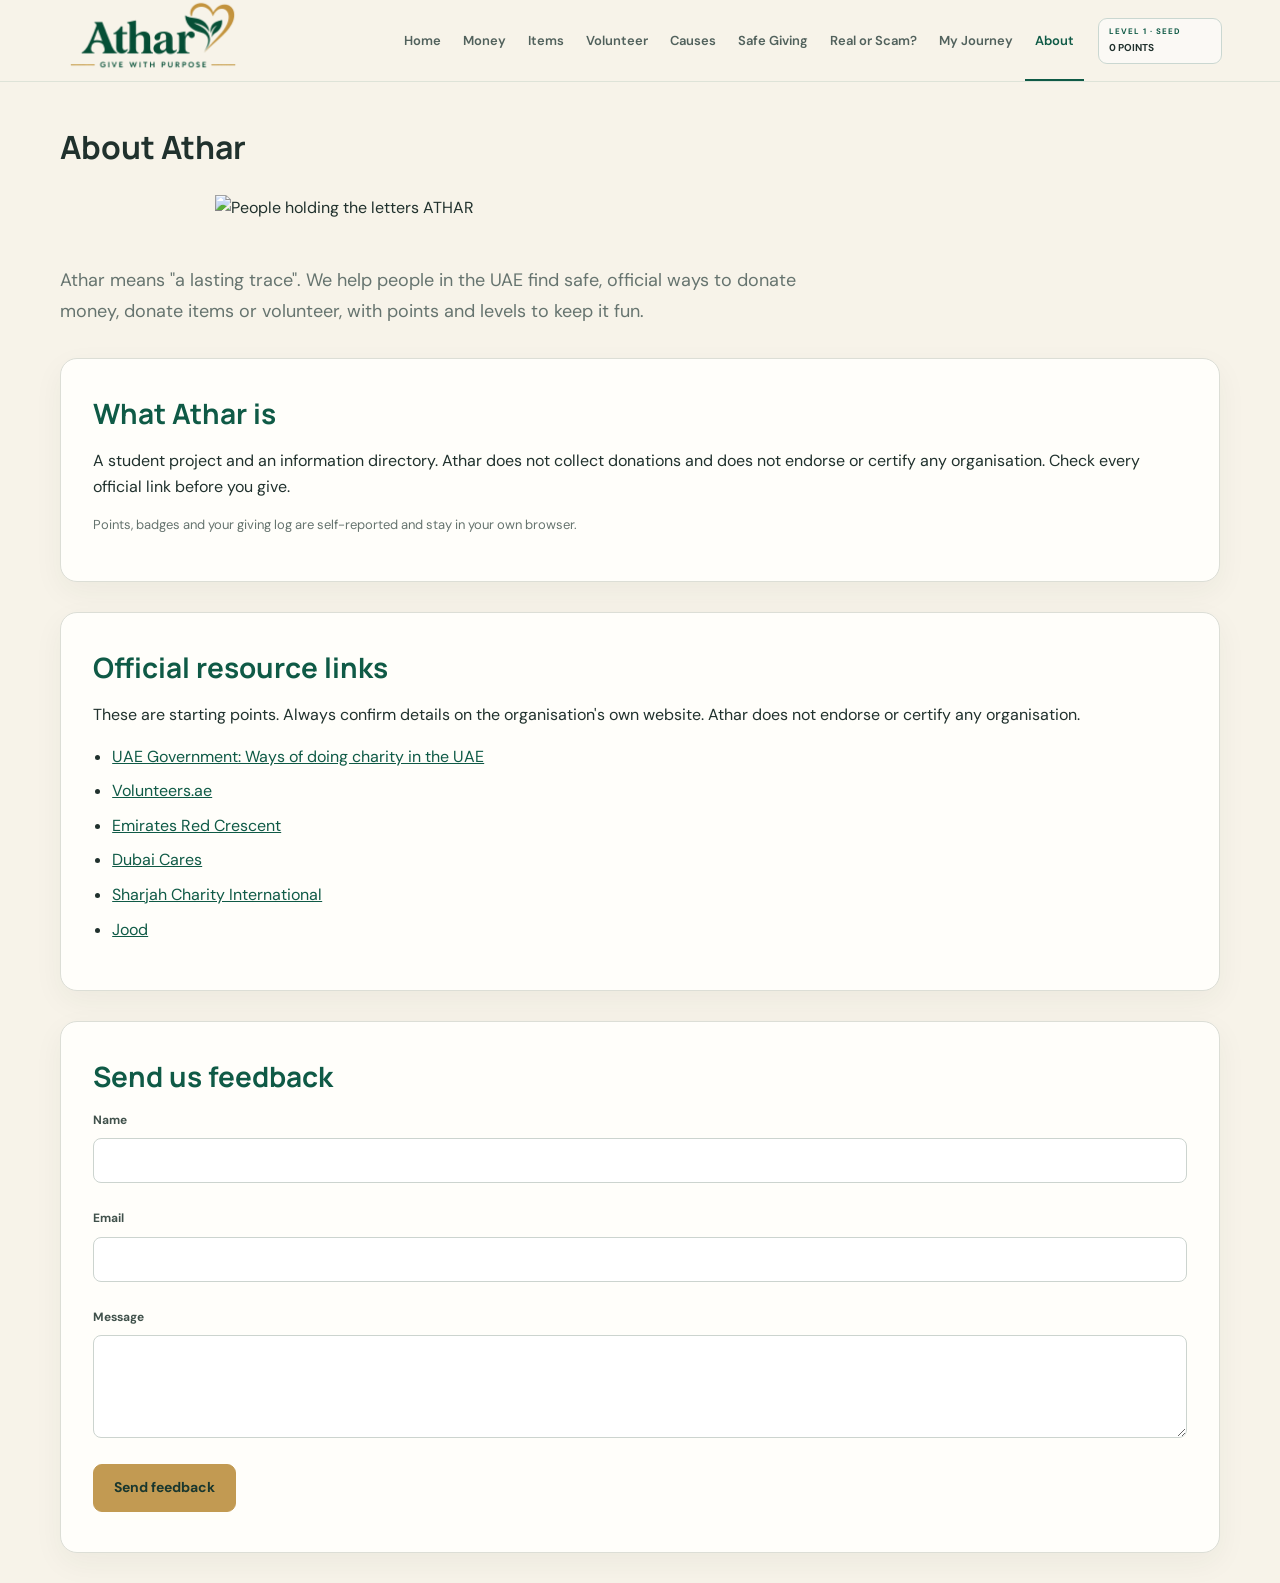
==== commit 30c9df48: "Add image to About Athar page Added an image to the About section." ====
--- a/about.html
+++ b/about.html
@@ -24,6 +24,10 @@
 
   <main>
     <h1>About Athar</h1>
+
+    <div class="about-image">
+        <img src="image/ather.png" alt="People holding the letters ATHAR">
+    </div>
     <p class="lead">Athar means "a lasting trace". We help people in the UAE find safe, official ways to donate money, donate items or volunteer, with points and levels to keep it fun.</p>
 
     <section class="card" aria-labelledby="w-h">
--- a/css/style.css
+++ b/css/style.css
@@ -2862,21 +2862,181 @@
   }
 }
 
-/* put the links right next to the points box on every page */
+/* make the Home header match the inner-page header */
 @media (min-width: 821px) {
-  .header-inner {
+  .site-header .header-inner {
     gap: 0;
+    padding: 0 4.5%;
   }
 
-  .header-inner .avatar {
-    display: none;
+  .site-header .logo {
+    margin-right: auto;
   }
 
-  .user-nav {
-    margin-left: 12px;
+  .site-header .header-inner nav.nav {
+    margin-left: 0;
+    padding: 0;
+    height: auto;
+    min-height: 0;
+    border-bottom: 0;
+    background: transparent;
+    backdrop-filter: none;
   }
+
+  .site-header .user-nav {
+    margin-left: 14px;
+  }
+}
+
+@media (min-width: 821px) {
+  .chip,
+  .level-pill {
+    width: 124px;
+    min-width: 124px;
+    height: 46px;
+    box-sizing: border-box;
+    display: flex;
+    flex-direction: column;
+    justify-content: center;
+  }
+}
+
+/* arrows: sit centered next to the text */
+[data-icon] {
+  display: inline-flex;
+  align-items: center;
+  line-height: 0;
+}
+
+.section-title .btn span {
+  display: inline-flex;
+  margin: 0;
+  color: inherit;
+  letter-spacing: 0;
+}
+
+/* "Explore" links on the cause cards */
+.cause-card .explore-cause {
+  display: flex;
+  align-items: center;
+  gap: 9px;
+  padding: 5px 0;
+  color: var(--emerald);
+  font-size: 13px;
+  font-weight: 700;
+  text-decoration: none;
+}
+
+/* journey card button: gold so it stands out on the dark card */
+.journey-card .btn-secondary {
+  background: var(--gold);
+  border-color: var(--gold);
+  color: #19372e;
+}
+
+.journey-card .btn-secondary:hover {
+  filter: brightness(1.06);
+}
+
+/* tighter footer, no stretched box */
+footer {
+  margin-top: 80px;
+}
+
+.footer-main {
+  padding: 45px 0 30px;
+  gap: 40px;
+  align-items: start;
+}
+
+.footer-note {
+  padding: 16px 18px;
+}
+
+.footer-note p {
+  margin-top: 8px;
+}
+
+.footer-bottom {
+  padding: 16px 0;
+}
+
+/* logo sits on a cream tile so it is readable on the dark footer */
+.footer-main .logo {
+  display: inline-flex;
+  padding: 10px 16px;
+  background: var(--cream);
+  border-radius: 12px;
+}
+
+.footer-main .logo img {
+  width: 150px;
+}
+
+.footer-main > div:first-child p {
+  margin-top: 16px;
 }
 
 main > h1:first-child {
   margin-top: 40px;
-}+}
+
+
+.about-image {
+    width: 100%;
+    display: flex;
+    justify-content: center;
+    align-items: center;
+    margin: 20px 0 45px;
+}
+
+.about-image img {
+    width: min(850px, 90%);
+    height: auto;
+    display: block;
+    object-fit: contain;
+}
+
+
+.zakat-card {
+    display: flex;
+    align-items: center;
+    justify-content: space-between;
+    gap: 40px;
+}
+
+.zakat-content {
+    flex: 1;
+}
+
+.zakat-image {
+    flex: 0 0 300px;
+    display: flex;
+    justify-content: center;
+    align-items: center;
+}
+
+.zakat-image img {
+    width: 100%;
+    max-width: 300px;
+    height: auto;
+    display: block;
+}
+
+/* mobile */
+@media (max-width: 700px) {
+    .zakat-card {
+        flex-direction: column;
+        align-items: flex-start;
+    }
+
+    .zakat-image {
+        width: 100%;
+        flex: none;
+        justify-content: center;
+    }
+
+    .zakat-image img {
+        max-width: 240px;
+    }
+}
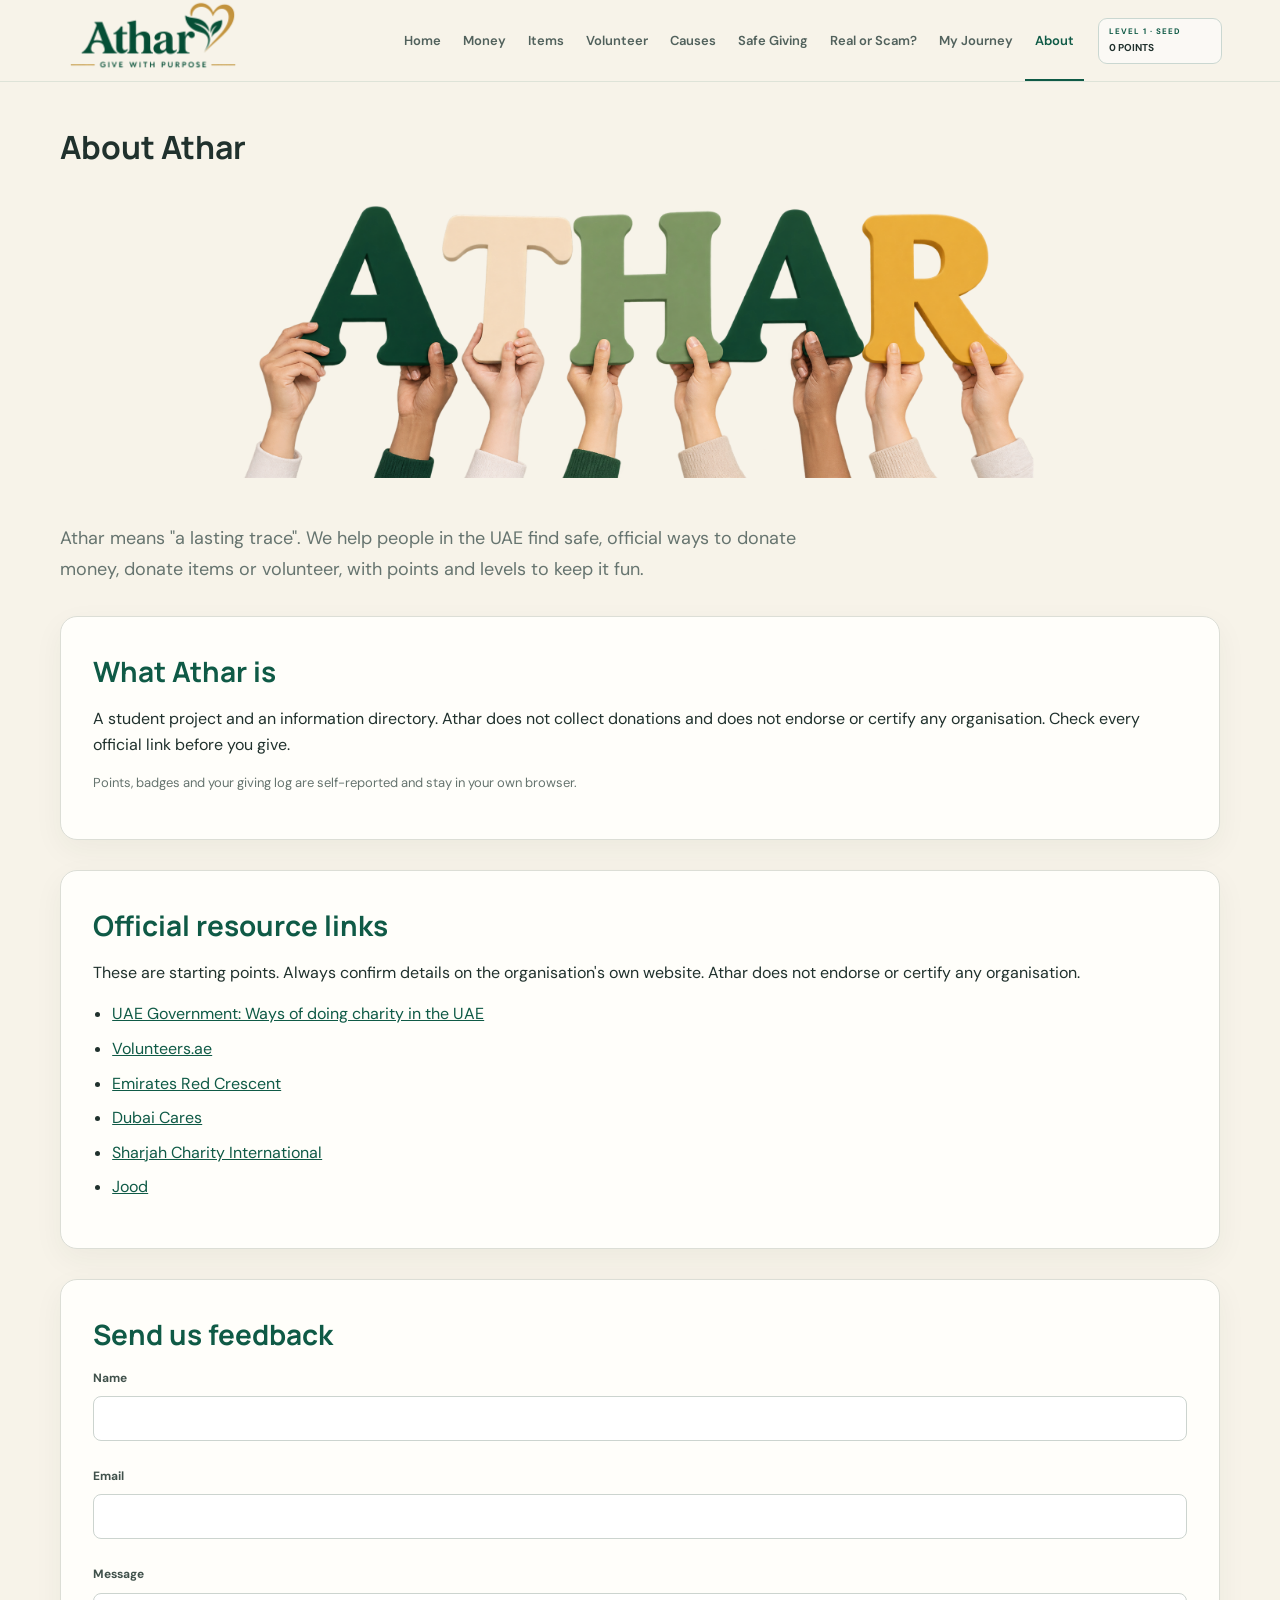
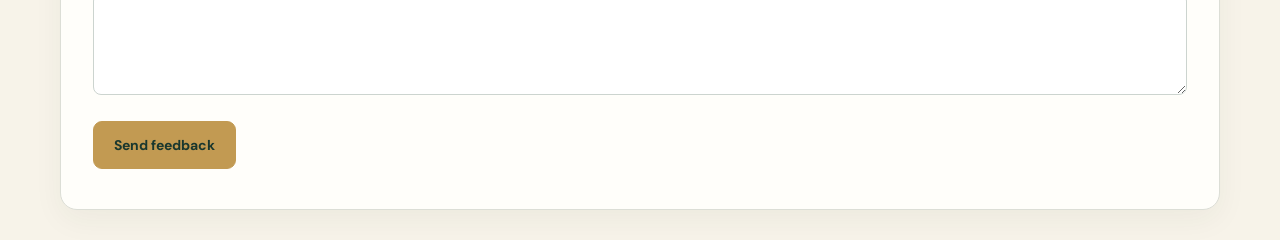
==== commit 697e8100: "Update image source path in about.html" ====
--- a/about.html
+++ b/about.html
@@ -26,7 +26,7 @@
     <h1>About Athar</h1>
 
     <div class="about-image">
-        <img src="image/ather.png" alt="People holding the letters ATHAR">
+        <img src="images/ather.png" alt="People holding the letters ATHAR">
     </div>
     <p class="lead">Athar means "a lasting trace". We help people in the UAE find safe, official ways to donate money, donate items or volunteer, with points and levels to keep it fun.</p>
 
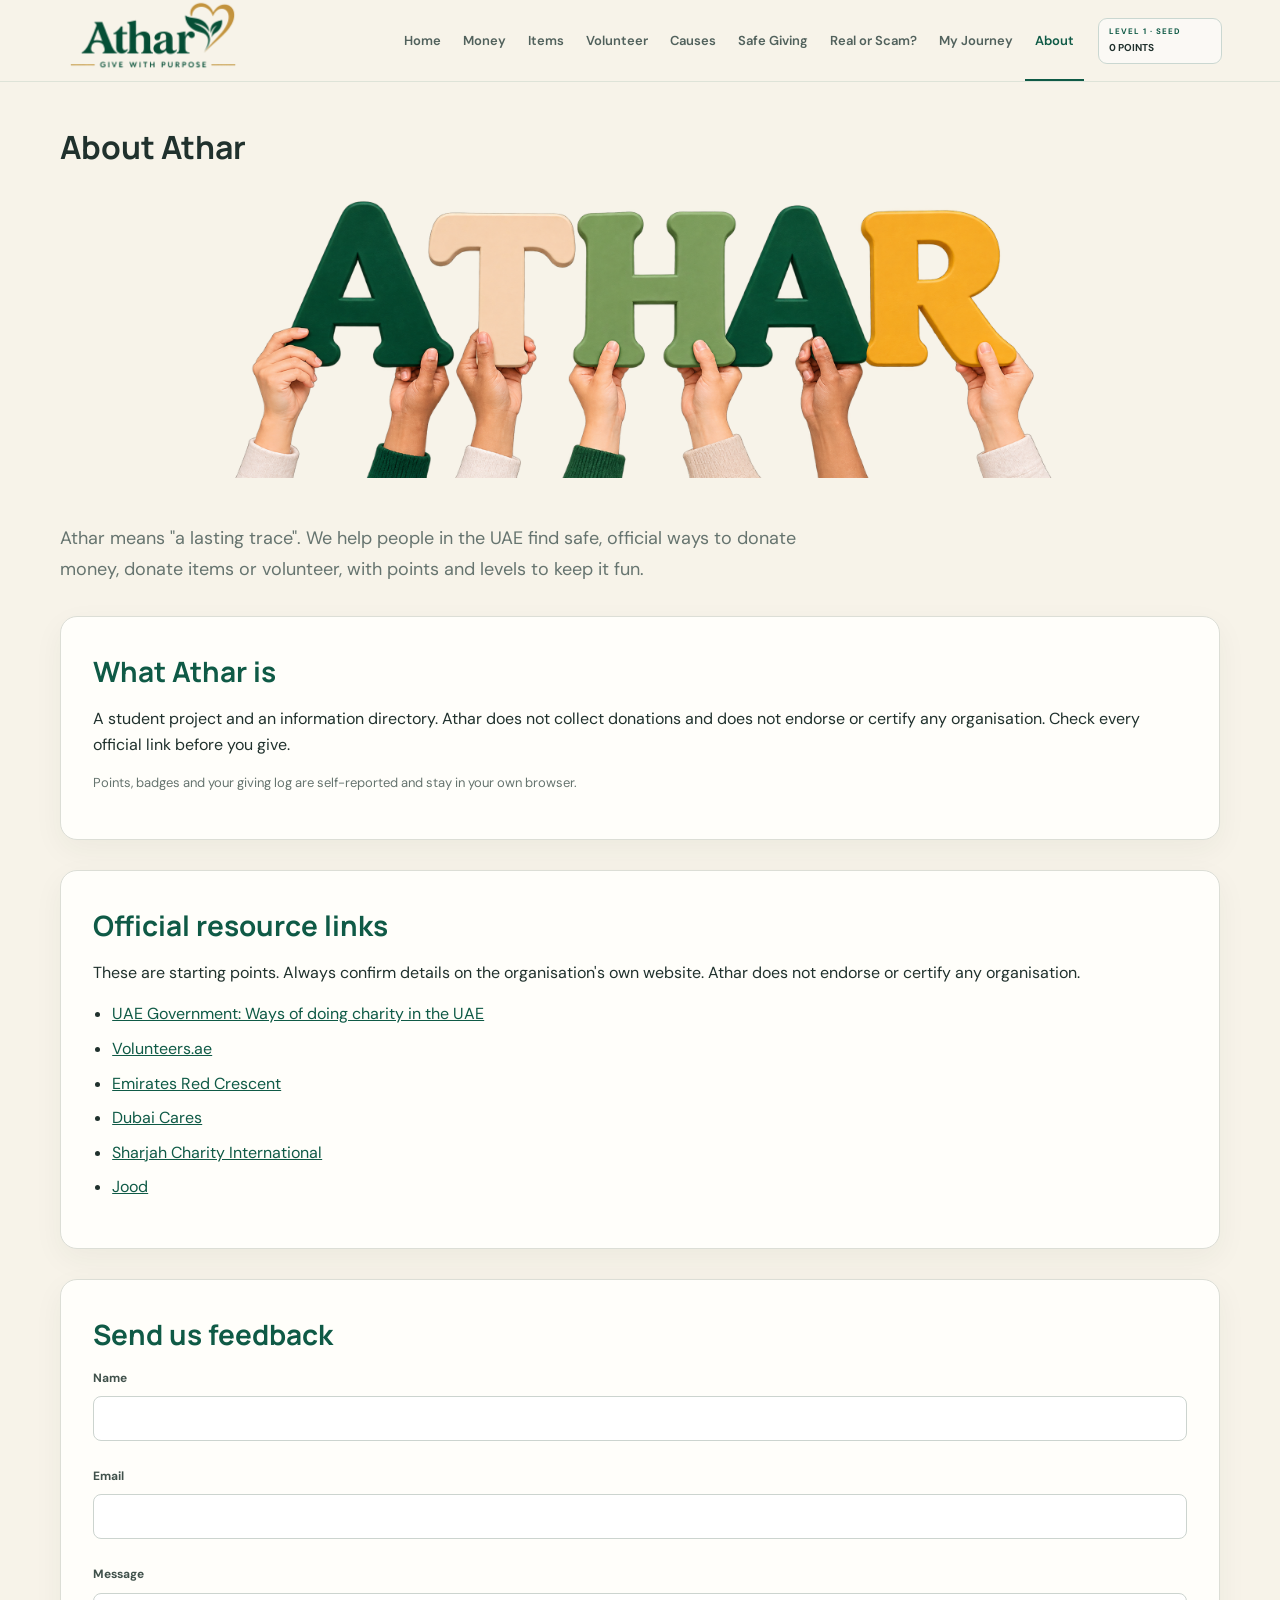
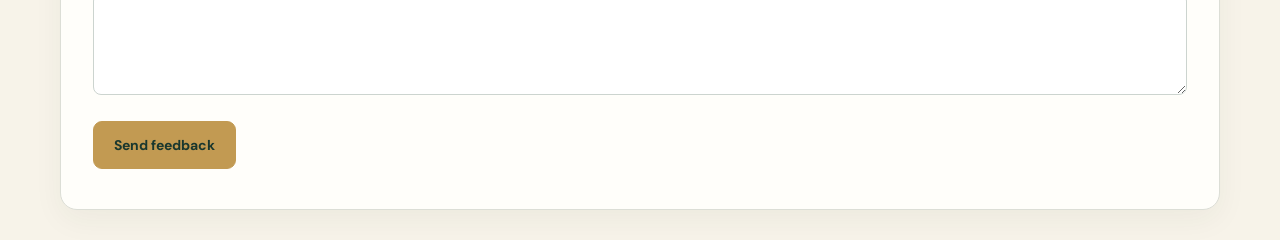
==== commit 9461a9af: "Fix image source path in about.html" ====
--- a/about.html
+++ b/about.html
@@ -26,7 +26,7 @@
     <h1>About Athar</h1>
 
     <div class="about-image">
-        <img src="images/ather.png" alt="People holding the letters ATHAR">
+        <img src="images/athar.png" alt="People holding the letters ATHAR">
     </div>
     <p class="lead">Athar means "a lasting trace". We help people in the UAE find safe, official ways to donate money, donate items or volunteer, with points and levels to keep it fun.</p>
 
--- a/css/style.css
+++ b/css/style.css
@@ -3040,3 +3040,11 @@
         max-width: 240px;
     }
 }
+
+
+.badge .btn {
+    display: inline-flex;
+    align-items: center;
+    justify-content: center;
+    text-align: center;
+}
